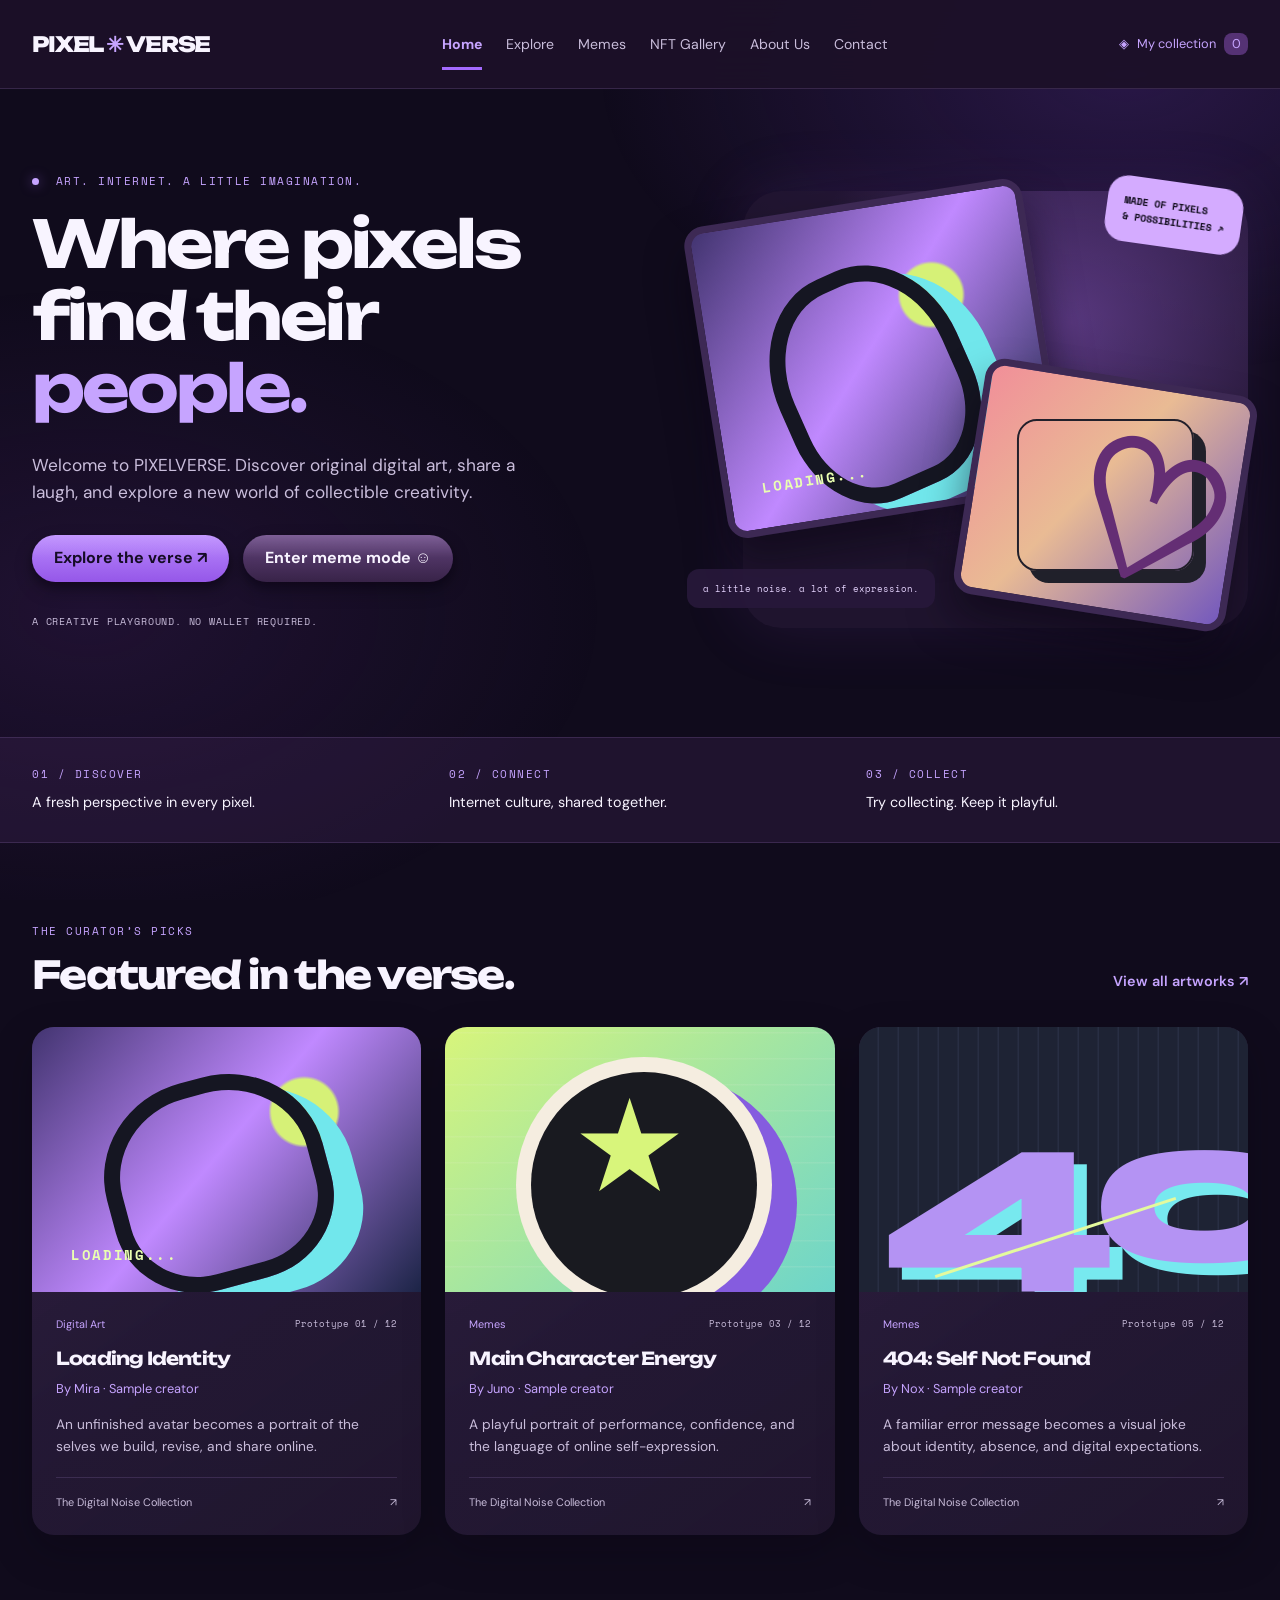
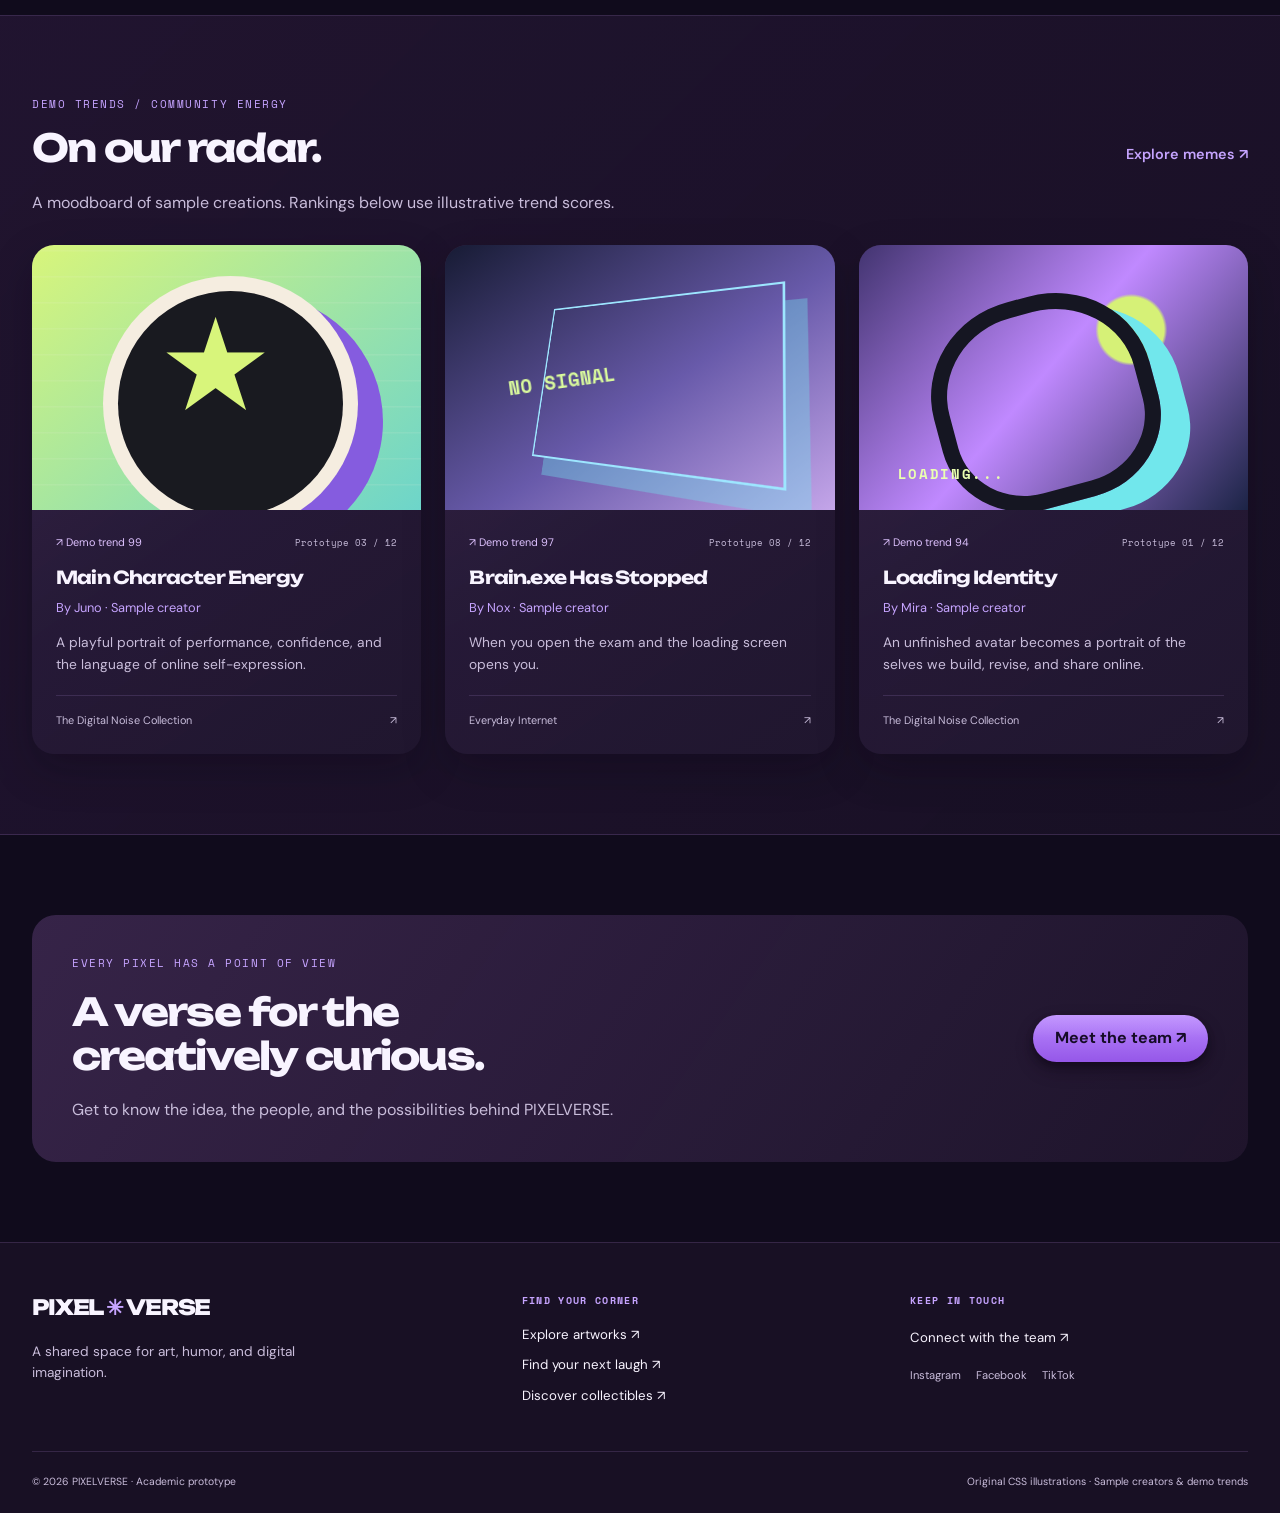
==== index.html @ e11c6f6f "Build PIXELVERSE visual arts website" ====
<!DOCTYPE html>
<html lang="en">
<head>
  <meta charset="UTF-8">
  <meta name="viewport" content="width=device-width, initial-scale=1">
  <meta name="description" content="Discover digital art, memes, and collectible experiments in PIXELVERSE.">
  <meta name="theme-color" content="#100b1c">
  <title>PIXELVERSE — Art, Internet & Imagination</title>
  <link rel="preconnect" href="https://fonts.googleapis.com">
  <link rel="preconnect" href="https://fonts.gstatic.com" crossorigin>
  <link
    href="https://fonts.googleapis.com/css2?family=DM+Sans:wght@400;500;600;700&amp;family=Space+Mono:wght@400;700&amp;family=Syne:wght@500;600;700;800&amp;family=Unbounded:wght@500;600;700;800&amp;display=swap"
    rel="stylesheet">
  <link rel="stylesheet" href="styles.css">
  <script src="site-config.js" defer></script>
  <script src="data.js" defer></script>
  <script src="script.js" defer></script>
</head>
<body data-page="home">
  <a class="skip-link" href="#main">Skip to content</a>
  <header class="site-header">
    <div class="shell header-row">
      <a class="brand" href="index.html" aria-label="PIXELVERSE home">PIXEL<span
          aria-hidden="true">✳</span>VERSE</a>
      <nav class="desktop-nav" aria-label="Main navigation"><a href="index.html" aria-current="page">Home</a>
        <a href="explore.html">Explore</a>
        <a href="memes.html">Memes</a>
        <a href="nft-gallery.html">NFT Gallery</a>
        <a href="about.html">About Us</a>
        <a href="contact.html">Contact</a>
      </nav>
      <a class="collection-link" href="nft-gallery.html?view=collection"
        aria-label="My simulated collection">◈ <span class="collection-label">My collection</span> <span
          data-collection-count>0</span></a>
      <button class="pill secondary mobile-toggle" id="menu-toggle" type="button"
        aria-label="Open navigation menu" aria-expanded="false" aria-controls="mobile-nav">☰</button>
    </div>
    <nav class="mobile-nav shell" id="mobile-nav" aria-label="Mobile navigation" hidden><a href="index.html"
        aria-current="page">Home</a>
      <a href="explore.html">Explore</a>
      <a href="memes.html">Memes</a>
      <a href="nft-gallery.html">NFT Gallery</a>
      <a href="about.html">About Us</a>
      <a href="contact.html">Contact</a>
    </nav>
  </header>
  <main id="main">
    <section class="shell hero">
      <div class="hero-copy">
        <p class="eyebrow"><span class="status-dot"></span> Art. Internet. A little imagination.</p>
        <h1>Where pixels<br>find their <span>people.</span></h1>
        <p class="intro-copy muted">Welcome to PIXELVERSE. Discover original digital art, share a laugh, and
          explore a new world of collectible creativity.</p>
        <div class="button-row"><a class="pill solid" href="explore.html">Explore the verse ↗</a><a
            class="pill secondary" href="memes.html">Enter meme mode ☺</a></div>
        <p class="hero-note mono">A creative playground. No wallet required.</p>
      </div>
      <div class="hero-collage" role="img" aria-label="Layered purple avatar and pink heart digital artworks">
        <div class="hero-halo"></div>
        <div class="art-visual visual-identity hero-art-one"></div>
        <div class="art-visual visual-feeling hero-art-two"></div><span class="hero-sticker mono">MADE OF
          PIXELS<br>& POSSIBILITIES ↗</span><span class="hero-caption mono">a little noise. a lot of
          expression.</span>
      </div>
    </section>
    <div class="manifesto">
      <div class="shell manifesto-grid">
        <p><span class="eyebrow">01 / DISCOVER</span>A fresh perspective in every pixel.</p>
        <p><span class="eyebrow">02 / CONNECT</span>Internet culture, shared together.</p>
        <p><span class="eyebrow">03 / COLLECT</span>Try collecting. Keep it playful.</p>
      </div>
    </div>
    <section class="shell section">
      <div class="section-heading">
        <div>
          <p class="eyebrow">The curator’s picks</p>
          <h2>Featured in the verse.</h2>
        </div><a class="text-link" href="explore.html">View all artworks ↗</a>
      </div>
      <div class="art-grid" id="featured-grid"></div>
    </section>
    <section class="section section-tinted">
      <div class="shell">
        <div class="section-heading">
          <div>
            <p class="eyebrow">Demo trends / Community energy</p>
            <h2>On our radar.</h2>
          </div><a class="text-link" href="memes.html">Explore memes ↗</a>
        </div>
        <p class="section-description muted">A moodboard of sample creations. Rankings below use illustrative
          trend scores.</p>
        <div class="art-grid" id="trending-grid"></div>
      </div>
    </section>
    <section class="shell section">
      <div class="invite-panel">
        <div>
          <p class="eyebrow">Every pixel has a point of view</p>
          <h2>A verse for the<br>creatively curious.</h2>
          <p class="muted">Get to know the idea, the people, and the possibilities behind PIXELVERSE.</p>
        </div><a class="pill solid" href="about.html">Meet the team ↗</a>
      </div>
    </section>
  </main>
  <footer class="site-footer">
    <div class="shell footer-grid">
      <div><a class="brand" href="index.html">PIXEL<span aria-hidden="true">✳</span>VERSE</a>
        <p class="muted">A shared space for art, humor, and digital imagination.</p>
      </div>
      <div>
        <h2 class="eyebrow">Find your corner</h2>
        <div class="footer-links"><a href="explore.html">Explore artworks ↗</a><a href="memes.html">Find your
            next laugh ↗</a><a href="nft-gallery.html">Discover collectibles ↗</a></div>
      </div>
      <div>
        <h2 class="eyebrow">Keep in touch</h2><a href="contact.html">Connect with the team ↗</a>
        <div class="social-links" data-social-links></div>
      </div>
    </div>
    <div class="shell footer-bottom"><span>© 2026 PIXELVERSE · Academic prototype</span><span>Original CSS
        illustrations · Sample creators & demo trends</span></div>
  </footer>
  <dialog id="art-dialog" aria-labelledby="modal-title" aria-describedby="modal-description">
    <div class="modal-grid">
      <div class="art-visual modal-preview" id="modal-preview" role="img"></div>
      <div class="modal-content">
        <div class="section-heading"><span class="eyebrow">Artwork / Prototype</span><button
            class="pill secondary icon-button" id="modal-close" type="button"
            aria-label="Close artwork details">✕</button></div>
        <h2 id="modal-title"></h2>
        <p id="modal-creator" class="creator-name"></p>
        <p id="modal-description" class="muted"></p>
        <dl class="art-details">
          <div>
            <dt>Category</dt>
            <dd id="modal-category"></dd>
          </div>
          <div>
            <dt>Collection</dt>
            <dd id="modal-collection"></dd>
          </div>
          <div>
            <dt>Year</dt>
            <dd id="modal-year"></dd>
          </div>
          <div>
            <dt>Edition</dt>
            <dd id="modal-edition"></dd>
          </div>
        </dl>
        <p class="field-hint">Sample artwork by a fictional creator. No minted token or ownership is offered.
        </p>
        <div class="button-row"><button class="pill solid" id="save-art" type="button"
            aria-pressed="false">Save artwork</button><a class="pill secondary" id="view-collection"
            href="nft-gallery.html">NFT gallery ↗</a></div>
        <p class="feedback" id="modal-feedback" role="status"></p>
      </div>
    </div>
  </dialog>
  <p class="storage-notice shell" id="storage-notice" role="status" hidden></p>
  <noscript>
    <p class="shell feedback">Please enable JavaScript for galleries, reactions, collection controls, and the
      contact form.</p>
  </noscript>
</body>
</html>
---- styles.css ----
:root {
  --ink: #100b1c;
  --panel: #231735;
  --cream: #f8f4ff;
  --muted: #c9bddb;
  --line: #8065a445;
  --violet: #c6a4ff;
  --electric: #a46aff;
}

* {
  box-sizing: border-box;
}

html {
  scroll-behavior: smooth;
  scroll-padding-top: 110px;
}

body {
  margin: 0;
  background: var(--ink);
  color: var(--cream);
  font: 16px/1.6 "DM Sans", sans-serif;
}

body::before {
  content: "";
  position: fixed;
  inset: 0;
  z-index: -1;
  pointer-events: none;
  background: radial-gradient(ellipse 55% 45% at 88% 8%, #6335a94d, transparent 75%), radial-gradient(ellipse 50% 45% at 7% 68%, #5d2b8736, transparent 80%);
}

h1,
h2,
h3,
.brand {
  margin: 0;
  font-family: Unbounded, Syne, sans-serif;
  letter-spacing: -.045em;
  line-height: 1.15;
  overflow-wrap: anywhere;
}

h1 {
  font-size: clamp(2.4rem, 5.3vw, 4.8rem);
  max-width: 1040px;
}

h2 {
  font-size: clamp(1.5rem, 3vw, 2.6rem);
}

h3 {
  font-size: 1.12rem;
  line-height: 1.4;
}

p {
  margin: 0 0 1rem;
}

a {
  color: inherit;
  text-decoration: none;
}

button,
input,
select,
textarea {
  font: inherit;
}

button,
a,
input,
select,
textarea {
  -webkit-tap-highlight-color: transparent;
}

a,
button {
  transition: background .22s, color .22s, transform .22s, box-shadow .22s, filter .22s;
}

button {
  cursor: pointer;
  color: inherit;
}

button,
input,
select,
textarea {
  min-width: 0;
}

:focus-visible {
  outline: 3px solid var(--electric);
  outline-offset: 5px;
}

[hidden] {
  display: none !important;
}

.shell {
  width: min(100% - 64px, 1240px);
  margin-inline: auto;
}

.muted {
  color: var(--muted);
}

.mono,
.eyebrow {
  font-family: "Space Mono", monospace;
}

.eyebrow {
  font-size: .68rem;
  letter-spacing: .14em;
  text-transform: uppercase;
  color: var(--violet);
  margin-bottom: 18px;
}

.sr-only {
  position: absolute;
  width: 1px;
  height: 1px;
  padding: 0;
  margin: -1px;
  overflow: hidden;
  clip-path: inset(50%);
  white-space: nowrap;
  border: 0;
}

.skip-link {
  position: fixed;
  top: 12px;
  left: 12px;
  padding: 12px 20px;
  background: var(--cream);
  color: var(--ink);
  z-index: 100;
  transform: translateY(-150%);
}

.skip-link:focus {
  transform: none;
}

.pill {
  --button-top: #64447e;
  --button-bottom: #382348;
  border: 0;
  border-radius: 999px;
  padding: 13px 22px;
  min-height: 46px;
  font-weight: 700;
  line-height: 1.3;
  display: inline-flex;
  align-items: center;
  justify-content: center;
  gap: 9px;
  background: linear-gradient(180deg, #ead4ff30, transparent 48%), linear-gradient(180deg, var(--button-top), var(--button-bottom));
  box-shadow: 0 4px 7px #08041055, 0 8px 18px #08041050;
}

.pill:hover {
  transform: translateY(-2px);
  filter: brightness(1.08);
  box-shadow: 0 6px 10px #08041055, 0 12px 24px #08041065;
}

.pill:active {
  transform: translateY(1px);
  filter: brightness(.98);
  box-shadow: 0 2px 5px #08041045;
}

.solid {
  --button-top: #ba8aff;
  --button-bottom: #9557e8;
  color: #160c26;
}

.secondary {
  color: var(--cream);
}

.pill[aria-pressed="true"] {
  --button-top: #d2b3ff;
  --button-bottom: #af85e6;
  color: #1a102a;
}

.button-row {
  display: flex;
  flex-wrap: wrap;
  gap: 14px;
  align-items: center;
  margin-top: 28px;
}

.text-link {
  border: 0;
  padding: 4px 0;
  background: transparent;
  color: var(--violet);
  font-weight: 600;
}

.text-link:hover {
  color: var(--cream);
}

.site-header {
  position: sticky;
  top: 0;
  z-index: 30;
  background: #1c1128ed;
  backdrop-filter: blur(22px);
  border-bottom: 1px solid var(--line);
}

.header-row {
  display: flex;
  justify-content: space-between;
  align-items: center;
  gap: 24px;
  min-height: 88px;
}

.brand {
  font-size: 1.32rem;
  font-weight: 800;
  letter-spacing: -.055em;
  white-space: nowrap;
}

.brand span {
  color: var(--violet);
  margin-inline: 3px;
}

.desktop-nav {
  display: flex;
  align-items: center;
  gap: 24px;
  font-size: .88rem;
}

.desktop-nav a,
.mobile-nav a {
  color: var(--muted);
}

.desktop-nav a:hover,
.mobile-nav a:hover,
a[aria-current="page"] {
  color: var(--violet);
}

a[aria-current="page"] {
  font-weight: 700;
}

.desktop-nav a[aria-current="page"] {
  box-shadow: 0 3px var(--electric);
  padding-block: 12px;
}

.collection-link {
  display: inline-flex;
  align-items: center;
  gap: 8px;
  color: var(--violet);
  font-size: .8rem;
  white-space: nowrap;
}

.collection-link [data-collection-count] {
  background: #553274;
  border-radius: 8px;
  min-width: 24px;
  text-align: center;
  padding: 1px 5px;
}

.mobile-toggle {
  display: none;
  padding: 10px 14px;
}

.mobile-nav {
  display: flex;
  flex-direction: column;
  gap: 16px;
  padding-block: 12px 24px;
}

.hero {
  display: grid;
  grid-template-columns: 1.1fr 1fr;
  gap: 38px;
  align-items: center;
  padding-block: 78px 85px;
}

.hero h1 {
  font-size: clamp(2.8rem, 5.1vw, 4.65rem);
  line-height: 1.1;
}

.hero h1 span {
  color: var(--violet);
}

.hero .intro-copy {
  max-width: 520px;
  margin-top: 28px;
  font-size: 1.08rem;
}

.status-dot {
  display: inline-block;
  width: 7px;
  height: 7px;
  border-radius: 50%;
  background: var(--violet);
  margin-right: 8px;
  box-shadow: 0 0 12px #a46aff88;
}

.hero-note {
  font-size: .63rem;
  text-transform: uppercase;
  letter-spacing: .08em;
  margin-top: 32px;
  color: var(--muted);
}

.hero-collage {
  min-height: 485px;
  position: relative;
}

.hero-halo {
  position: absolute;
  inset: 5% 0 5% 10%;
  border-radius: 38px;
  background: radial-gradient(circle at 65% 30%, #9d63df70, transparent 60%), #2b1b3b99;
  box-shadow: 0 0 65px #8d4ace25;
}

.hero-art-one,
.hero-art-two {
  position: absolute !important;
  border: 7px solid #3d2954;
  border-radius: 20px;
  box-shadow: 0 25px 40px #08041080;
}

.hero-art-one {
  width: 61%;
  height: 65%;
  left: 3%;
  top: 7%;
  transform: rotate(-9deg);
}

.hero-art-two {
  width: 49%;
  height: 49%;
  right: 1%;
  bottom: 8%;
  transform: rotate(9deg);
}

.hero-sticker {
  position: absolute;
  top: 3%;
  right: 1%;
  padding: 17px;
  border-radius: 20px;
  transform: rotate(8deg);
  color: var(--ink);
  background: #d4abff;
  font-size: .63rem;
  font-weight: 700;
}

.hero-caption {
  position: absolute;
  bottom: 9%;
  left: 0;
  padding: 12px 16px;
  border-radius: 12px;
  background: #28193be8;
  font-size: .59rem;
  color: #e6d5ff;
}

.manifesto {
  background: #38214b66;
  border-block: 1px solid var(--line);
}

.manifesto-grid {
  display: grid;
  grid-template-columns: repeat(3, 1fr);
  gap: 35px;
  padding-block: 28px;
}

.manifesto p {
  margin: 0;
  font-size: .9rem;
}

.manifesto .eyebrow {
  display: block;
  margin-bottom: 8px;
}

.section {
  padding-block: 80px;
}

.section-tinted {
  background: linear-gradient(135deg, #38214b6b, #20152d85);
  border-block: 1px solid var(--line);
}

.section-heading {
  display: flex;
  align-items: end;
  justify-content: space-between;
  gap: 24px;
  margin-bottom: 30px;
}

.section-heading .eyebrow {
  margin-bottom: 12px;
}

.section-heading>.text-link {
  white-space: nowrap;
  font-size: .9rem;
}

.section-description {
  max-width: 670px;
  margin: -10px 0 30px;
}

.page-intro {
  padding-top: 75px;
}

.page-intro .intro-copy {
  margin: 24px 0 0;
  max-width: 700px;
  font-size: 1.1rem;
}

.gallery-section {
  padding-top: 42px;
}

.compact-section {
  padding-top: 0;
}

.art-grid {
  display: grid;
  grid-template-columns: repeat(3, minmax(0, 1fr));
  gap: 24px;
}

.art-card,
.profile-card {
  background: linear-gradient(145deg, #51376680, #271b39d9 52%, #21172fef);
  border-radius: 22px;
  overflow: hidden;
  box-shadow: 0 16px 40px #08041140;
  min-width: 0;
}

.art-card {
  transition: transform .22s, box-shadow .22s;
}

.art-card:hover {
  transform: translateY(-4px);
  box-shadow: 0 20px 40px #08041166;
}

.card-open {
  display: block;
  width: 100%;
  padding: 0;
  border: 0;
  text-align: left;
  background: transparent;
}

.card-open:focus-visible {
  outline-offset: -5px;
  border-radius: 22px;
}

.card-visual {
  height: 265px;
}

.card-body {
  padding: 24px;
}

.card-meta,
.card-bottom {
  display: flex;
  justify-content: space-between;
  gap: 10px;
  align-items: center;
  font-size: .68rem;
}

.card-meta {
  color: var(--violet);
  margin-bottom: 13px;
}

.card-meta .mono {
  font-size: .57rem;
  color: var(--muted);
}

.card-body .creator-name {
  margin: 8px 0 13px;
  font-size: .8rem;
}

.creator-name {
  color: var(--violet);
}

.card-description {
  color: var(--muted);
  font-size: .86rem;
  margin-bottom: 0;
}

.card-bottom {
  color: var(--muted);
  border-top: 1px solid var(--line);
  margin-top: 20px;
  padding-top: 16px;
}

.card-actions {
  padding: 0 24px 24px;
}

.card-actions .pill {
  width: 100%;
  font-size: .85rem;
}

.card-note {
  margin: 14px 0 0;
  font-size: .68rem;
  color: var(--muted);
}

.trend-badge {
  color: #dec2ff;
}

.invite-panel,
.collection-banner,
.meme-banner {
  display: flex;
  justify-content: space-between;
  gap: 32px;
  align-items: center;
  background: linear-gradient(125deg, #6040797a, #32204070);
  padding: 40px;
  border-radius: 24px;
}

.invite-panel h2 {
  margin-bottom: 18px;
}

.invite-panel p {
  max-width: 600px;
  margin-bottom: 0;
}

.invite-panel .eyebrow {
  margin-bottom: 18px;
}

.invite-panel>.pill {
  flex-shrink: 0;
}

.search-toolbar {
  display: flex;
  gap: 24px;
  align-items: center;
  margin-bottom: 28px;
}

.search-field {
  position: relative;
  flex: 1;
}

.search-field>span {
  position: absolute;
  left: 18px;
  top: 9px;
  font-size: 1.5rem;
  color: var(--violet);
}

input,
textarea,
select {
  color: var(--cream);
  background: #291b3b;
  border: 1px solid #8065a460;
  border-radius: 12px;
  padding: 13px 16px;
  max-width: 100%;
}

input::placeholder,
textarea::placeholder {
  color: #a99bbd;
}

input,
textarea {
  width: 100%;
}

textarea {
  resize: vertical;
}

.search-field input {
  padding-left: 48px;
}

.sort-field {
  display: flex;
  gap: 12px;
  align-items: center;
  font-size: .83rem;
}

.sort-field label {
  color: var(--muted);
}

.filter-row {
  display: flex;
  flex-wrap: wrap;
  gap: 10px;
}

.filter-row .pill {
  font-size: .8rem;
  padding: 11px 18px;
  min-height: 44px;
}

.result-count {
  color: var(--muted);
  font-size: .7rem;
  margin: 28px 0 22px;
}

.empty-state {
  text-align: center;
  padding: 60px 24px;
  background: #32204455;
  border-radius: 22px;
}

.empty-state>span {
  display: block;
  color: var(--violet);
  font-size: 3.5rem;
}

.empty-state h2 {
  font-size: 1.6rem;
  margin-bottom: 14px;
}

.empty-state .pill {
  margin-top: 12px;
}

.meme-banner {
  margin-bottom: 60px;
}

.meme-banner h2 {
  font-size: clamp(1.3rem, 2.4vw, 2rem);
  margin-bottom: 14px;
}

.meme-banner p {
  margin-bottom: 0;
}

.meme-banner .eyebrow {
  margin-bottom: 10px;
}

.meme-banner-icon {
  font-size: 5rem;
  line-height: 1;
  color: var(--violet);
}

.meme-banner .pill {
  flex-shrink: 0;
}

.meme-banner>div {
  flex: 1;
}

.meme-visual {
  height: 300px;
  display: flex;
  flex-direction: column;
  justify-content: space-between;
  padding: 20px;
}

.meme-caption {
  z-index: 2;
  position: relative;
  font: 800 1.3rem/1.15 Syne, sans-serif;
  text-align: center;
  color: white;
  text-shadow: 0 2px 4px #000, 1px 0 #000, -1px 0 #000;
  background: #100b1c45;
  padding: 8px;
  border-radius: 8px;
}

.reaction-row {
  display: flex;
  gap: 8px;
  padding: 0 24px 24px;
}

.reaction-row .pill {
  flex: 1;
  padding: 10px 8px;
  min-height: 44px;
  font-size: .8rem;
}

.collection-banner {
  margin-bottom: 32px;
}

.collection-banner h2 {
  font-size: 1.8rem;
  margin: 10px 0;
}

.collection-banner p {
  margin: 0;
  font-size: .87rem;
  max-width: 540px;
}

.collection-banner .filter-row {
  flex-shrink: 0;
}

.about-story {
  display: grid;
  grid-template-columns: 1fr 1.15fr;
  gap: 70px;
  align-items: center;
}

.story-art {
  min-height: 410px;
  border-radius: 24px;
}

.about-story h2 {
  margin-bottom: 24px;
}

.about-story .text-link {
  display: inline-block;
  margin-top: 12px;
}

.mission-grid {
  display: grid;
  grid-template-columns: 1fr 1fr;
  gap: 80px;
}

.mission-grid h2 {
  margin-bottom: 24px;
}

.mission-grid p:last-child {
  margin: 0;
}

.profile-card {
  padding: 30px;
}

.profile-avatar {
  display: grid;
  place-items: center;
  height: 155px;
  border-radius: 16px;
  background: radial-gradient(ellipse at 30% 20%, #ba8aff55, transparent 70%), #322343;
  font: 700 3.5rem Syne, sans-serif;
  color: var(--violet);
  margin-bottom: 25px;
}

.profile-card h3 {
  font-size: 1.3rem;
}

.profile-card .eyebrow {
  font-size: .58rem;
}

.profile-card p {
  font-size: .88rem;
  margin-top: 12px;
}

.profile-card p:last-child {
  margin-bottom: 0;
}

.artist-nox .profile-avatar {
  color: #e2bbff;
}

.artist-juno .profile-avatar {
  color: #cbb9ff;
}

.contact-grid {
  display: grid;
  grid-template-columns: 1.5fr 1fr;
  gap: 32px;
  align-items: start;
}

.contact-panel,
.contact-info {
  background: linear-gradient(145deg, #51376666, #21172fa8);
  padding: 36px;
  border-radius: 24px;
}

.contact-panel h2 {
  margin-bottom: 18px;
}

.contact-panel>p {
  font-size: .9rem;
}

#contact-form {
  margin-top: 32px;
}

.form-row {
  display: grid;
  grid-template-columns: 1fr 1fr;
  gap: 20px;
}

.field {
  display: flex;
  flex-direction: column;
  gap: 9px;
  margin-bottom: 22px;
}

.field label {
  font-size: .85rem;
  font-weight: 600;
}

.field select {
  width: 100%;
}

.field-hint {
  color: var(--muted);
  font-size: .75rem;
}

.feedback {
  color: #dcc7ff;
  font-size: .83rem;
  min-height: 1.5em;
  margin-top: 18px;
}

.contact-aside {
  display: grid;
  gap: 24px;
}

.contact-symbol {
  font-size: 3.5rem;
  line-height: 1;
  color: var(--violet);
  display: block;
  margin-bottom: 24px;
}

.contact-info h2 {
  font-size: 1.7rem;
  margin-bottom: 22px;
}

.contact-info p {
  font-size: .88rem;
}

.social-stack {
  display: grid;
  gap: 12px;
  margin-top: 24px;
}

.social-stack a,
.social-stack .social-placeholder {
  padding: 16px;
  background: #6242803b;
  border-radius: 12px;
  display: flex;
  justify-content: space-between;
  gap: 14px;
}

.social-placeholder {
  color: var(--muted);
  font-size: .84rem;
}

.social-placeholder small {
  color: #b69acb;
  font-size: .65rem;
}

.site-footer {
  border-top: 1px solid var(--line);
  background: #1d1329b3;
  padding-top: 52px;
}

.footer-grid {
  display: grid;
  grid-template-columns: 1.3fr 1fr 1fr;
  gap: 50px;
  padding-bottom: 45px;
}

.footer-grid>div:first-child p {
  font-size: .85rem;
  margin: 18px 0 0;
  max-width: 270px;
}

.footer-grid .eyebrow {
  font-size: .6rem;
}

.footer-links {
  display: grid;
  gap: 9px;
}

.footer-links a,
.footer-grid>div>a:not(.brand) {
  font-size: .83rem;
}

.social-links {
  display: flex;
  flex-wrap: wrap;
  gap: 15px;
  margin-top: 17px;
  font-size: .75rem;
}

.social-links .social-placeholder {
  font-size: .7rem;
}

.social-links .social-placeholder small {
  display: none;
}

.footer-bottom {
  display: flex;
  justify-content: space-between;
  gap: 20px;
  border-top: 1px solid var(--line);
  padding-block: 22px;
  color: var(--muted);
  font-size: .65rem;
}

.storage-notice {
  font-size: .8rem;
  padding-block: 15px;
}

dialog {
  padding: 0;
  border: 0;
  background: linear-gradient(140deg, #402653, #1c132b);
  color: var(--cream);
  border-radius: 24px;
  width: min(920px, calc(100% - 32px));
  max-height: 90dvh;
  box-shadow: 0 35px 100px #05020bdf;
}

dialog::backdrop {
  background: #090413dc;
  backdrop-filter: blur(8px);
}

.modal-grid {
  display: grid;
  grid-template-columns: 1fr 1fr;
}

.modal-preview {
  min-height: 560px;
}

.modal-content {
  padding: 30px;
  min-width: 0;
}

.modal-content .section-heading {
  align-items: center;
  margin-bottom: 28px;
}

.modal-content .section-heading .eyebrow {
  margin: 0;
  font-size: .58rem;
}

.icon-button {
  padding: 8px 13px;
  min-height: 40px;
}

.modal-content h2 {
  font-size: 1.9rem;
}

.modal-content .creator-name {
  margin-top: 14px;
}

.art-details {
  display: grid;
  grid-template-columns: 1fr 1fr;
  gap: 20px;
  border-block: 1px solid var(--line);
  padding-block: 20px;
  margin-block: 24px;
}

.art-details dt {
  color: var(--violet);
  font: .6rem "Space Mono", monospace;
  text-transform: uppercase;
  margin-bottom: 8px;
}

.art-details dd {
  margin: 0;
  font-size: .8rem;
}

.modal-content .button-row .pill {
  font-size: .78rem;
  padding-inline: 16px;
}

@media (max-width: 1100px) {
  .desktop-nav {
    display: none;
  }

  .mobile-toggle {
    display: inline-flex;
  }

  .collection-link {
    margin-left: auto;
  }

  .hero {
    gap: 20px;
  }

  .hero h1 {
    font-size: 3.5rem;
  }

  .hero-collage {
    min-height: 420px;
  }

  .card-body,
  .profile-card {
    padding: 20px;
  }

  .card-actions {
    padding: 0 20px 20px;
  }

  .card-visual {
    height: 230px;
  }

  .meme-visual {
    height: 280px;
  }

  .collection-banner {
    flex-wrap: wrap;
  }
}

@media (min-width: 1101px) {
  .mobile-nav {
    display: none !important;
  }
}

@media (max-width: 800px) {
  .shell {
    width: calc(100% - 40px);
  }

  .hero {
    grid-template-columns: 1fr;
    padding-top: 50px;
  }

  .hero h1 {
    font-size: clamp(2.6rem, 8vw, 4rem);
  }

  .hero-collage {
    max-width: 520px;
    width: 100%;
    margin: 12px auto 0;
    min-height: 440px;
  }

  .art-grid {
    grid-template-columns: repeat(2, minmax(0, 1fr));
    gap: 20px;
  }

  .section {
    padding-block: 55px;
  }

  .gallery-section {
    padding-top: 32px;
  }

  .page-intro {
    padding-top: 50px;
  }

  .search-toolbar {
    flex-wrap: wrap;
  }

  .search-field {
    flex-basis: 100%;
  }

  .about-story,
  .contact-grid {
    grid-template-columns: 1fr;
    gap: 30px;
  }

  .story-art {
    min-height: 320px;
    max-width: 500px;
    width: 100%;
  }

  .mission-grid {
    gap: 32px;
  }

  .invite-panel {
    padding: 32px;
    flex-wrap: wrap;
  }

  .meme-banner {
    flex-wrap: wrap;
    padding: 28px;
  }

  .meme-banner-icon {
    font-size: 4rem;
  }

  .footer-grid {
    grid-template-columns: 1.2fr 1fr;
    gap: 32px;
  }

  .footer-grid>div:first-child {
    grid-column: 1 / -1;
  }

  .modal-grid {
    grid-template-columns: 1fr;
  }

  .modal-preview {
    min-height: 290px;
  }

  .compact-section {
    padding-top: 0;
  }
}

@media (max-width: 520px) {
  .shell {
    width: calc(100% - 32px);
  }

  .header-row {
    gap: 12px;
    min-height: 76px;
  }

  .brand {
    font-size: 1.08rem;
  }

  .collection-label {
    display: none;
  }

  .collection-link {
    gap: 5px;
  }

  .mobile-toggle {
    min-height: 40px;
    padding: 8px 12px;
  }

  h1 {
    font-size: 2.3rem;
  }

  .hero .eyebrow {
    font-size: .58rem;
  }

  .hero-collage {
    min-height: 350px;
  }

  .hero-sticker {
    font-size: .5rem;
    padding: 12px;
  }

  .hero-caption {
    font-size: .48rem;
  }

  .hero .button-row {
    gap: 12px;
  }

  .hero .pill {
    padding-inline: 18px;
    font-size: .85rem;
  }

  .manifesto-grid {
    grid-template-columns: 1fr;
    gap: 22px;
  }

  .art-grid,
  .mission-grid,
  .form-row {
    grid-template-columns: 1fr;
  }

  .card-visual {
    height: 285px;
  }

  .meme-visual {
    height: 310px;
  }

  .section-heading {
    flex-wrap: wrap;
    align-items: start;
    gap: 16px;
  }

  .section-heading .sort-field {
    flex-basis: 100%;
  }

  .collection-banner,
  .invite-panel {
    padding: 26px;
  }

  .collection-banner h2 {
    font-size: 1.6rem;
  }

  .contact-panel,
  .contact-info {
    padding: 24px;
  }

  .footer-grid {
    grid-template-columns: 1fr;
  }

  .footer-bottom {
    flex-direction: column;
    gap: 8px;
  }

  .modal-content {
    padding: 24px;
  }

  .modal-content h2 {
    font-size: 1.55rem;
  }
}

@media (prefers-reduced-motion: reduce) {

  *,
  *::before,
  *::after {
    animation-duration: .01ms !important;
    animation-iteration-count: 1 !important;
    transition-duration: .01ms !important;
    scroll-behavior: auto !important;
  }
}

.art-visual {
  position: relative;
  overflow: hidden;
  isolation: isolate;
  background: #27272e;
}

.art-visual::before,
.art-visual::after {
  content: "";
  position: absolute;
  display: block;
}

.visual-identity {
  background: radial-gradient(circle at 70% 32%, #d6f177 0 10%, transparent 11%), linear-gradient(130deg, #423470, #c089ff 48%, #1c2446);
}

.visual-identity::before {
  width: 49%;
  height: 67%;
  left: 19%;
  top: 19%;
  border: 16px solid #151622;
  border-radius: 45% 45% 39% 39%;
  transform: rotate(-15deg);
  box-shadow: 25px 20px 0 #71e7ec;
}

.visual-identity::after {
  content: "LOADING...";
  font: 700 14px "Space Mono";
  color: #eaffb1;
  left: 10%;
  bottom: 10%;
  letter-spacing: .12em;
}

.visual-feeling {
  background: linear-gradient(125deg, #f18f99, #e9bb94 45%, #7459bd);
}

.visual-feeling::before {
  inset: 16%;
  border: 2px solid #22202b;
  border-radius: 20px;
  box-shadow: 12px 12px 0 #20202a;
  transform: rotate(-9deg);
}

.visual-feeling::after {
  content: "♡";
  font: 900 clamp(90px, 14vw, 200px) Syne;
  color: #642e74;
  left: 35%;
  top: 12%;
  transform: rotate(13deg);
}

.visual-main {
  background: repeating-linear-gradient(0deg, transparent 0 24px, #efecdd1c 25px 26px), linear-gradient(140deg, #d8f57b, #6dd5ca);
}

.visual-main::before {
  width: 58%;
  aspect-ratio: 1;
  left: 22%;
  top: 17%;
  border-radius: 50%;
  background: #191a20;
  box-shadow: 0 0 0 15px #f5ede0, 25px 18px 0 15px #855cdf;
}

.visual-main::after {
  content: "★";
  font: 900 110px Syne;
  color: #d8f57b;
  left: 34%;
  top: 22%;
}

.visual-offline {
  background: linear-gradient(145deg, #171b34, #685aaa 55%, #c4a5e9);
}

.visual-offline::before {
  width: 65%;
  height: 65%;
  left: 18%;
  top: 17%;
  border: 2px solid #9de6ff;
  transform: perspective(300px) rotateY(-24deg) rotateX(12deg);
  box-shadow: 17px 18px 0 #71e1eb60;
}

.visual-offline::after {
  content: "NO SIGNAL";
  font: 700 19px "Space Mono";
  color: #d9fa9c;
  left: 16%;
  top: 46%;
  transform: rotate(-8deg);
}

.visual-404 {
  background: repeating-linear-gradient(90deg, #1e2334 0 18px, #282e43 19px 20px);
}

.visual-404::before {
  content: "404";
  font: 800 clamp(90px, 17vw, 230px) Syne;
  color: #b493f3;
  left: 5%;
  top: 12%;
  letter-spacing: -.13em;
  text-shadow: 13px 12px #77e9ef;
}

.visual-404::after {
  width: 65%;
  height: 3px;
  background: #e4fa9e;
  bottom: 20%;
  left: 18%;
  transform: rotate(-18deg);
}

.visual-loop {
  background: radial-gradient(circle at center, #f9d3a1 0 8%, #f177aa 9% 15%, #652b79 16% 25%, #83ece7 26% 32%, #1b2136 33% 100%);
}

.visual-loop::before {
  inset: 14%;
  border: 3px dashed #faf2c9;
  border-radius: 50%;
  animation: spin 24s linear infinite;
}

.visual-loop::after {
  content: "↗";
  font: 900 130px Syne;
  color: #e8fbac;
  right: 9%;
  bottom: 0;
}

.visual-window {
  background: linear-gradient(45deg, #d4ddfa 0 35%, #a78ae7 35% 60%, #d6f485 60%);
}

.visual-window::before {
  inset: 17% 20%;
  background: #252337;
  border: 10px solid #f1efea;
  border-radius: 110px 110px 12px 12px;
  box-shadow: 16px 16px 0 #31303d60;
}

.visual-window::after {
  content: "◌";
  font: 140px Syne;
  color: #8ce5e3;
  left: 33%;
  top: 18%;
}

@keyframes spin {
  to {
    transform: rotate(360deg);
  }
}

@keyframes rise {
  from {
    opacity: 0;
    transform: translateY(22px);
  }

  to {
    opacity: 1;
    transform: translateY(0);
  }
}
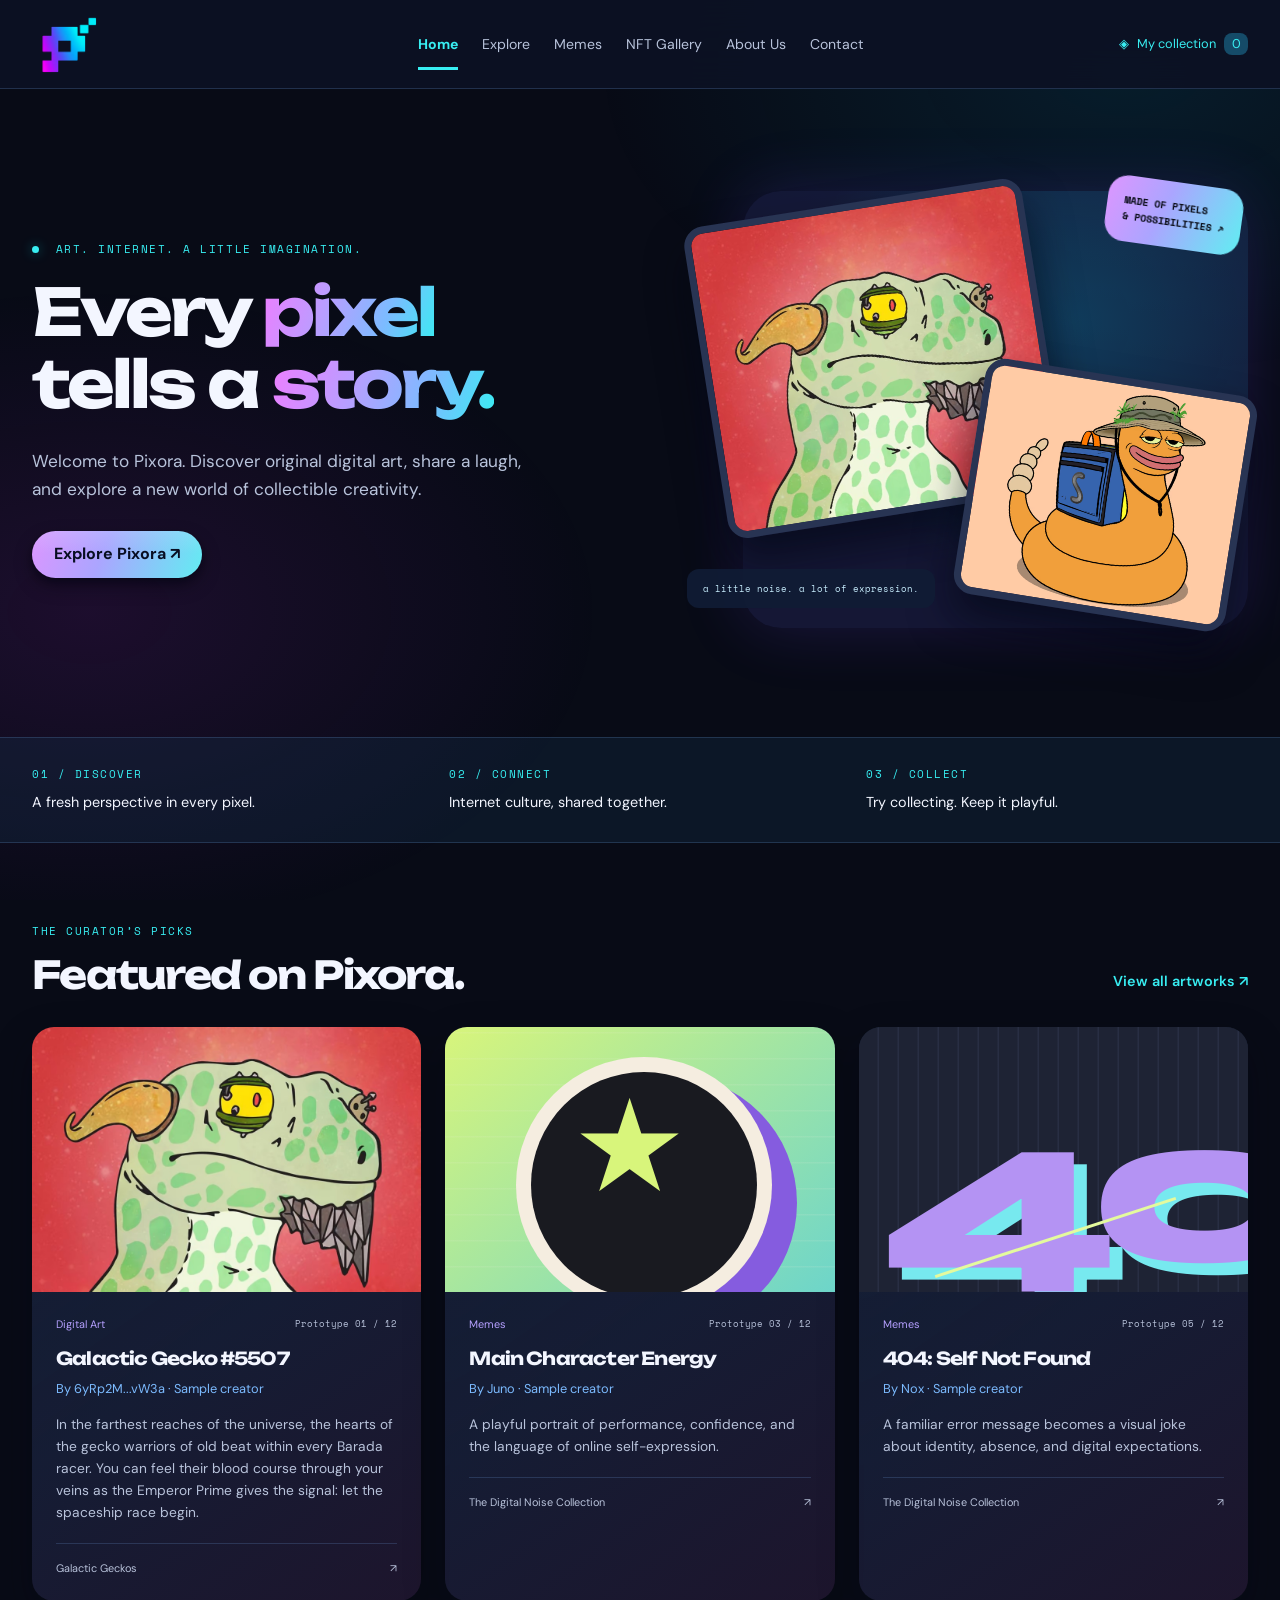
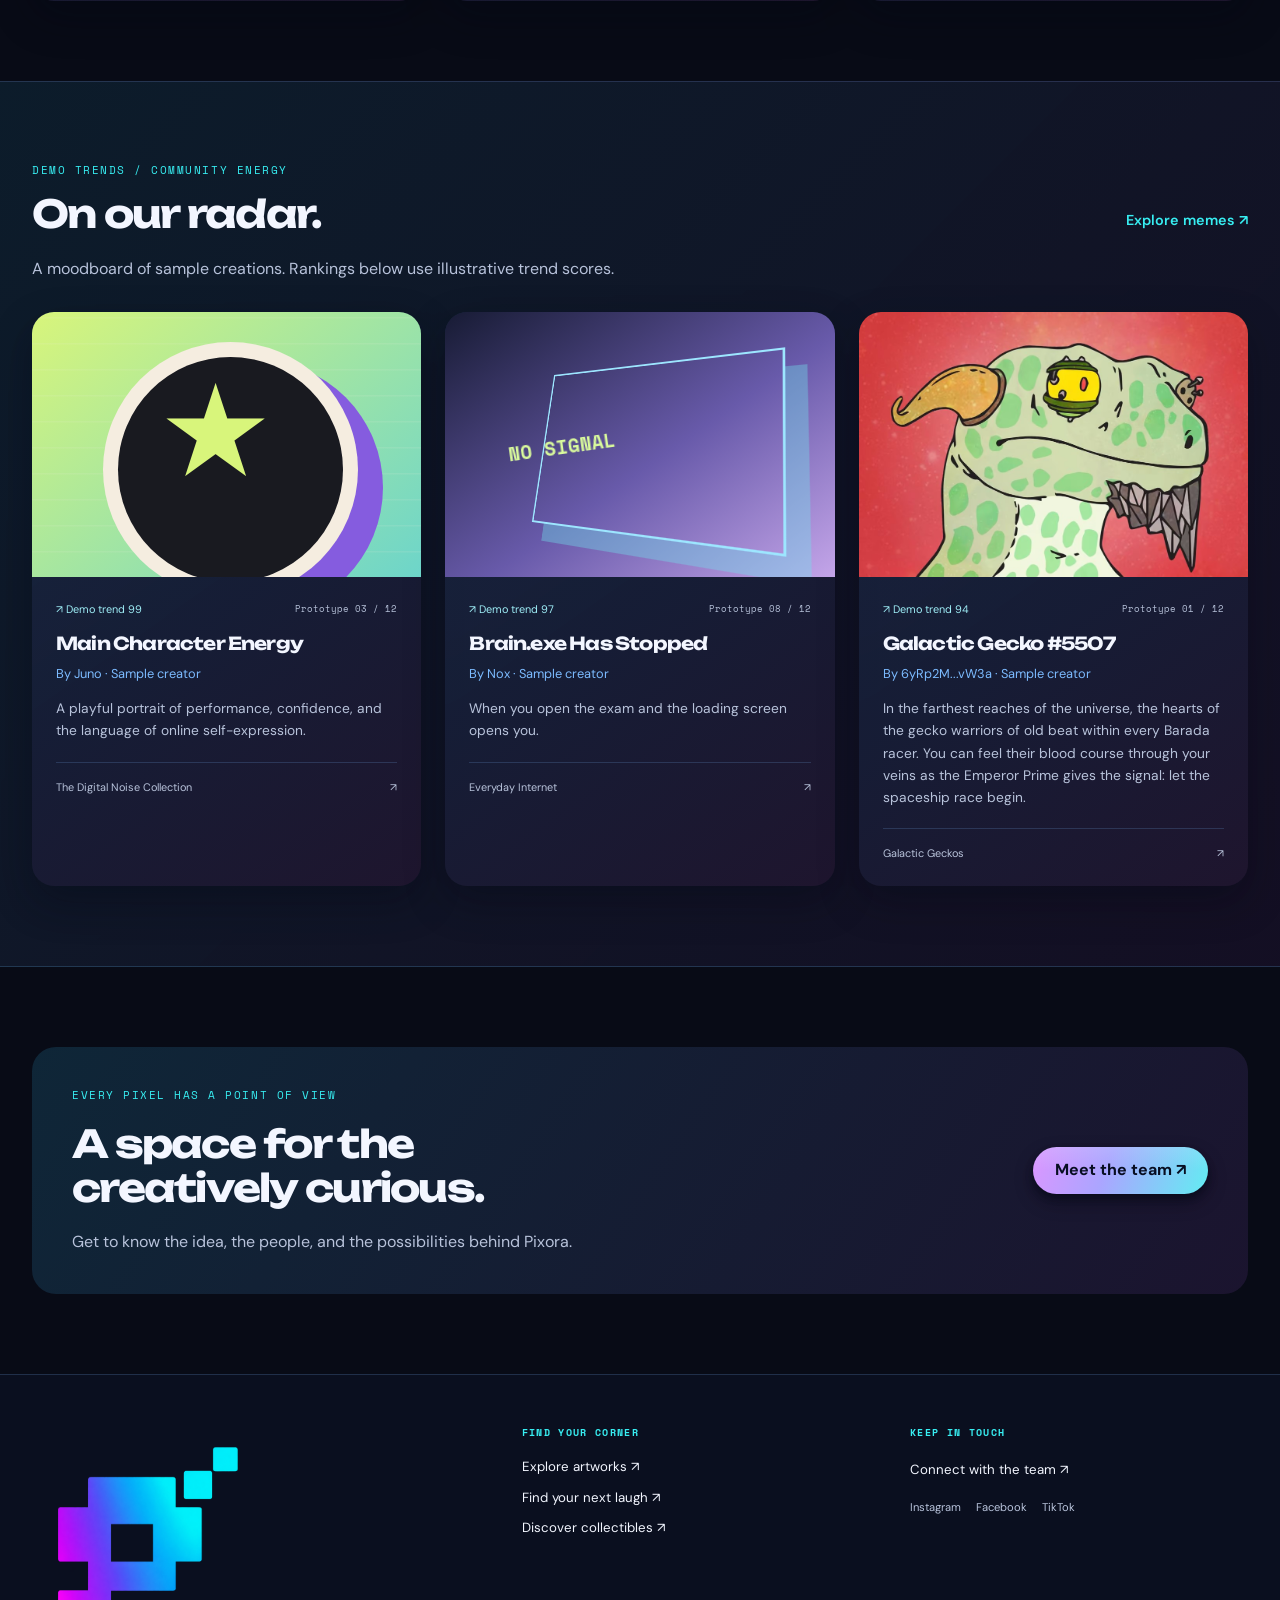
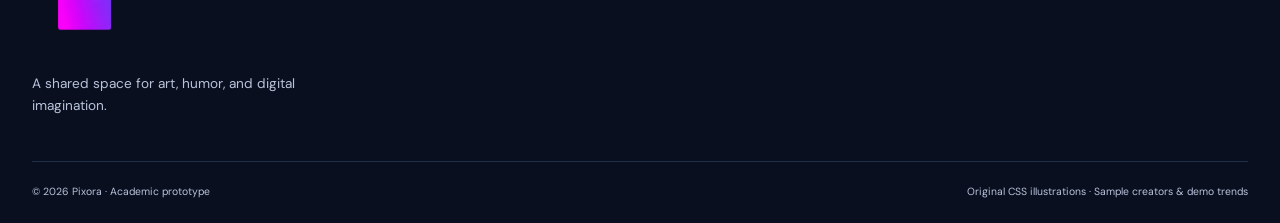
==== commit e4edd7fd: "feat: update site configuration and styles for improved branding and UI - Added logo source to site " ====
--- a/index.html
+++ b/index.html
@@ -3,9 +3,11 @@
 <head>
   <meta charset="UTF-8">
   <meta name="viewport" content="width=device-width, initial-scale=1">
-  <meta name="description" content="Discover digital art, memes, and collectible experiments in PIXELVERSE.">
-  <meta name="theme-color" content="#100b1c">
-  <title>PIXELVERSE — Art, Internet & Imagination</title>
+  <meta name="description" content="Discover digital art, memes, and collectible experiments in Pixora.">
+  <meta name="theme-color" content="#080b16">
+  <title>Pixora - Every Pixel Tells a Story</title>
+  <link rel="icon" href="assets/images/brand/favicon.ico">
+  <link rel="icon" type="image/png" sizes="32x32" href="assets/images/brand/favicon-32.png">
   <link rel="preconnect" href="https://fonts.googleapis.com">
   <link rel="preconnect" href="https://fonts.gstatic.com" crossorigin>
   <link
@@ -20,8 +22,7 @@
   <a class="skip-link" href="#main">Skip to content</a>
   <header class="site-header">
     <div class="shell header-row">
-      <a class="brand" href="index.html" aria-label="PIXELVERSE home">PIXEL<span
-          aria-hidden="true">✳</span>VERSE</a>
+      <a class="brand" href="index.html" aria-label="Pixora home" data-brand><img class="brand-logo" src="assets/images/brand/logo.png" alt="" width="1254" height="1254" decoding="async"></a>
       <nav class="desktop-nav" aria-label="Main navigation"><a href="index.html" aria-current="page">Home</a>
         <a href="explore.html">Explore</a>
         <a href="memes.html">Memes</a>
@@ -48,17 +49,15 @@
     <section class="shell hero">
       <div class="hero-copy">
         <p class="eyebrow"><span class="status-dot"></span> Art. Internet. A little imagination.</p>
-        <h1>Where pixels<br>find their <span>people.</span></h1>
-        <p class="intro-copy muted">Welcome to PIXELVERSE. Discover original digital art, share a laugh, and
+        <h1>Every <span>pixel</span> <br>tells a <span>story.</span></h1>
+        <p class="intro-copy muted">Welcome to Pixora. Discover original digital art, share a laugh, and
           explore a new world of collectible creativity.</p>
-        <div class="button-row"><a class="pill solid" href="explore.html">Explore the verse ↗</a><a
-            class="pill secondary" href="memes.html">Enter meme mode ☺</a></div>
-        <p class="hero-note mono">A creative playground. No wallet required.</p>
+        <div class="button-row"><a class="pill solid" href="explore.html">Explore Pixora ↗</a></div>
       </div>
-      <div class="hero-collage" role="img" aria-label="Layered purple avatar and pink heart digital artworks">
+      <div class="hero-collage" role="img" aria-label="Layered Galactic Gecko and Slippy NFT artworks">
         <div class="hero-halo"></div>
-        <div class="art-visual visual-identity hero-art-one"></div>
-        <div class="art-visual visual-feeling hero-art-two"></div><span class="hero-sticker mono">MADE OF
+        <img class="hero-art-one" src="assets/images/nfts/gecko.webp" alt="Galactic Gecko #5507" width="1000" height="1000" fetchpriority="high" decoding="async">
+        <img class="hero-art-two" src="assets/images/nfts/slippy.webp" alt="Slippy #69" width="1000" height="1000" decoding="async"><span class="hero-sticker mono">MADE OF
           PIXELS<br>& POSSIBILITIES ↗</span><span class="hero-caption mono">a little noise. a lot of
           expression.</span>
       </div>
@@ -74,7 +73,7 @@
       <div class="section-heading">
         <div>
           <p class="eyebrow">The curator’s picks</p>
-          <h2>Featured in the verse.</h2>
+          <h2>Featured on Pixora.</h2>
         </div><a class="text-link" href="explore.html">View all artworks ↗</a>
       </div>
       <div class="art-grid" id="featured-grid"></div>
@@ -96,15 +95,15 @@
       <div class="invite-panel">
         <div>
           <p class="eyebrow">Every pixel has a point of view</p>
-          <h2>A verse for the<br>creatively curious.</h2>
-          <p class="muted">Get to know the idea, the people, and the possibilities behind PIXELVERSE.</p>
+          <h2>A space for the<br>creatively curious.</h2>
+          <p class="muted">Get to know the idea, the people, and the possibilities behind Pixora.</p>
         </div><a class="pill solid" href="about.html">Meet the team ↗</a>
       </div>
     </section>
   </main>
   <footer class="site-footer">
     <div class="shell footer-grid">
-      <div><a class="brand" href="index.html">PIXEL<span aria-hidden="true">✳</span>VERSE</a>
+      <div><a class="brand" href="index.html" aria-label="Pixora home" data-brand><img class="brand-logo" src="assets/images/brand/logo.png" alt="" width="1254" height="1254" decoding="async"></a>
         <p class="muted">A shared space for art, humor, and digital imagination.</p>
       </div>
       <div>
@@ -117,16 +116,23 @@
         <div class="social-links" data-social-links></div>
       </div>
     </div>
-    <div class="shell footer-bottom"><span>© 2026 PIXELVERSE · Academic prototype</span><span>Original CSS
+    <div class="shell footer-bottom"><span>© 2026 Pixora · Academic prototype</span><span>Original CSS
         illustrations · Sample creators & demo trends</span></div>
   </footer>
   <dialog id="art-dialog" aria-labelledby="modal-title" aria-describedby="modal-description">
+    <div class="modal-toolbar">
+      <button class="modal-nav-button" id="modal-prev" type="button" aria-label="Previous artwork">←</button>
+      <div class="modal-thumbnails" id="modal-thumbnails" role="group" aria-label="Browse gallery artworks"></div>
+      <button class="modal-nav-button" id="modal-next" type="button" aria-label="Next artwork">→</button>
+      <span class="sr-only" id="modal-position" role="status"></span>
+      <button class="modal-nav-button modal-close-button" id="modal-close" type="button" aria-label="Close artwork details">✕</button>
+    </div>
     <div class="modal-grid">
-      <div class="art-visual modal-preview" id="modal-preview" role="img"></div>
+      <div class="modal-artwork">
+        <div class="art-visual modal-preview" id="modal-preview" role="img"></div>
+      </div>
       <div class="modal-content">
-        <div class="section-heading"><span class="eyebrow">Artwork / Prototype</span><button
-            class="pill secondary icon-button" id="modal-close" type="button"
-            aria-label="Close artwork details">✕</button></div>
+        <div class="section-heading"><span class="eyebrow">Artwork / Prototype</span></div>
         <h2 id="modal-title"></h2>
         <p id="modal-creator" class="creator-name"></p>
         <p id="modal-description" class="muted"></p>
--- a/styles.css
+++ b/styles.css
@@ -1,11 +1,20 @@
 :root {
-  --ink: #100b1c;
-  --panel: #231735;
-  --cream: #f8f4ff;
-  --muted: #c9bddb;
-  --line: #8065a445;
-  --violet: #c6a4ff;
-  --electric: #a46aff;
+  color-scheme: dark;
+  --ink: #080b16;
+  --panel: #141c32;
+  --cream: #f3f6ff;
+  --muted: #b8c3db;
+  --line: #5d86bb45;
+  --cyan: #38eef2;
+  --blue: #7cbbff;
+  --violet: #b5a0ff;
+  --magenta: #f27bff;
+  --electric: var(--cyan);
+  --on-accent: #080e22;
+  --brand-gradient: linear-gradient(110deg, #e629ff, #8050ff 40%, #278eff 70%, #00e5ef);
+  --brand-text-gradient: linear-gradient(110deg, var(--magenta), var(--violet) 40%, var(--blue) 70%, var(--cyan));
+  --action-gradient: linear-gradient(110deg, #dc96ff, #aba5ff 42%, #62edf2);
+  --surface-gradient: linear-gradient(145deg, #233d626b, #171e37e8 52%, #20162fe8);
 }
 
 * {
@@ -30,7 +39,7 @@
   inset: 0;
   z-index: -1;
   pointer-events: none;
-  background: radial-gradient(ellipse 55% 45% at 88% 8%, #6335a94d, transparent 75%), radial-gradient(ellipse 50% 45% at 7% 68%, #5d2b8736, transparent 80%);
+  background: radial-gradient(ellipse 55% 45% at 88% 8%, #0085a526, transparent 75%), radial-gradient(ellipse 50% 45% at 7% 68%, #c529ef1c, transparent 80%);
 }
 
 h1,
@@ -126,7 +135,7 @@
   font-size: .68rem;
   letter-spacing: .14em;
   text-transform: uppercase;
-  color: var(--violet);
+  color: var(--cyan);
   margin-bottom: 18px;
 }
 
@@ -158,8 +167,8 @@
 }
 
 .pill {
-  --button-top: #64447e;
-  --button-bottom: #382348;
+  --button-top: #283c5a;
+  --button-bottom: #1c2340;
   border: 0;
   border-radius: 999px;
   padding: 13px 22px;
@@ -170,26 +179,25 @@
   align-items: center;
   justify-content: center;
   gap: 9px;
-  background: linear-gradient(180deg, #ead4ff30, transparent 48%), linear-gradient(180deg, var(--button-top), var(--button-bottom));
-  box-shadow: 0 4px 7px #08041055, 0 8px 18px #08041050;
+  background: linear-gradient(180deg, #d9faff26, transparent 48%), var(--button-fill, linear-gradient(180deg, var(--button-top), var(--button-bottom)));
+  box-shadow: 0 4px 7px #02051166, 0 8px 18px #02051160;
 }
 
 .pill:hover {
   transform: translateY(-2px);
   filter: brightness(1.08);
-  box-shadow: 0 6px 10px #08041055, 0 12px 24px #08041065;
+  box-shadow: 0 6px 10px #02051166, 0 12px 24px #02051180, 0 0 22px #00cfe512;
 }
 
 .pill:active {
   transform: translateY(1px);
   filter: brightness(.98);
-  box-shadow: 0 2px 5px #08041045;
+  box-shadow: 0 2px 5px #02051155;
 }
 
 .solid {
-  --button-top: #ba8aff;
-  --button-bottom: #9557e8;
-  color: #160c26;
+  --button-fill: var(--action-gradient);
+  color: var(--on-accent);
 }
 
 .secondary {
@@ -197,9 +205,8 @@
 }
 
 .pill[aria-pressed="true"] {
-  --button-top: #d2b3ff;
-  --button-bottom: #af85e6;
-  color: #1a102a;
+  --button-fill: linear-gradient(110deg, #a4c4ff, #66edf2);
+  color: var(--on-accent);
 }
 
 .button-row {
@@ -214,7 +221,7 @@
   border: 0;
   padding: 4px 0;
   background: transparent;
-  color: var(--violet);
+  color: var(--cyan);
   font-weight: 600;
 }
 
@@ -226,7 +233,7 @@
   position: sticky;
   top: 0;
   z-index: 30;
-  background: #1c1128ed;
+  background: #0c1224ed;
   backdrop-filter: blur(22px);
   border-bottom: 1px solid var(--line);
 }
@@ -239,16 +246,31 @@
   min-height: 88px;
 }
 
+.header-row > .brand {
+  margin-inline-start: -60px;
+}
+
 .brand {
+  display: inline-flex;
+  align-items: center;
+  flex-shrink: 0;
   font-size: 1.32rem;
   font-weight: 800;
   letter-spacing: -.055em;
   white-space: nowrap;
 }
 
-.brand span {
-  color: var(--violet);
-  margin-inline: 3px;
+.brand-logo {
+  display: block;
+  width: 190px;
+  height: auto;
+  max-height: 65px;
+  object-fit: contain;
+}
+
+.site-footer .brand-logo {
+  width: 220px;
+  max-height: none;
 }
 
 .desktop-nav {
@@ -266,7 +288,7 @@
 .desktop-nav a:hover,
 .mobile-nav a:hover,
 a[aria-current="page"] {
-  color: var(--violet);
+  color: var(--cyan);
 }
 
 a[aria-current="page"] {
@@ -282,13 +304,13 @@
   display: inline-flex;
   align-items: center;
   gap: 8px;
-  color: var(--violet);
+  color: var(--cyan);
   font-size: .8rem;
   white-space: nowrap;
 }
 
 .collection-link [data-collection-count] {
-  background: #553274;
+  background: #154b68;
   border-radius: 8px;
   min-width: 24px;
   text-align: center;
@@ -321,7 +343,11 @@
 }
 
 .hero h1 span {
-  color: var(--violet);
+  color: var(--cyan);
+  background: var(--brand-text-gradient);
+  background-clip: text;
+  -webkit-background-clip: text;
+  -webkit-text-fill-color: transparent;
 }
 
 .hero .intro-copy {
@@ -335,9 +361,9 @@
   width: 7px;
   height: 7px;
   border-radius: 50%;
-  background: var(--violet);
+  background: var(--cyan);
   margin-right: 8px;
-  box-shadow: 0 0 12px #a46aff88;
+  box-shadow: 0 0 12px #00e5ef70;
 }
 
 .hero-note {
@@ -357,16 +383,17 @@
   position: absolute;
   inset: 5% 0 5% 10%;
   border-radius: 38px;
-  background: radial-gradient(circle at 65% 30%, #9d63df70, transparent 60%), #2b1b3b99;
-  box-shadow: 0 0 65px #8d4ace25;
+  background: radial-gradient(circle at 65% 30%, #00bddf38, transparent 60%), #1e214c99;
+  box-shadow: 0 0 65px #744aff2e;
 }
 
 .hero-art-one,
 .hero-art-two {
   position: absolute !important;
-  border: 7px solid #3d2954;
+  object-fit: cover;
+  border: 7px solid #283453;
   border-radius: 20px;
-  box-shadow: 0 25px 40px #08041080;
+  box-shadow: 0 25px 40px #02051190;
 }
 
 .hero-art-one {
@@ -393,7 +420,7 @@
   border-radius: 20px;
   transform: rotate(8deg);
   color: var(--ink);
-  background: #d4abff;
+  background: var(--action-gradient);
   font-size: .63rem;
   font-weight: 700;
 }
@@ -404,13 +431,13 @@
   left: 0;
   padding: 12px 16px;
   border-radius: 12px;
-  background: #28193be8;
+  background: #111d35ed;
   font-size: .59rem;
-  color: #e6d5ff;
+  color: #c9efff;
 }
 
 .manifesto {
-  background: #38214b66;
+  background: #17324c55;
   border-block: 1px solid var(--line);
 }
 
@@ -436,7 +463,7 @@
 }
 
 .section-tinted {
-  background: linear-gradient(135deg, #38214b6b, #20152d85);
+  background: linear-gradient(135deg, #153f5655, #27163866);
   border-block: 1px solid var(--line);
 }
 
@@ -488,10 +515,10 @@
 
 .art-card,
 .profile-card {
-  background: linear-gradient(145deg, #51376680, #271b39d9 52%, #21172fef);
+  background: var(--surface-gradient);
   border-radius: 22px;
   overflow: hidden;
-  box-shadow: 0 16px 40px #08041140;
+  box-shadow: 0 16px 40px #02051155;
   min-width: 0;
 }
 
@@ -501,7 +528,7 @@
 
 .art-card:hover {
   transform: translateY(-4px);
-  box-shadow: 0 20px 40px #08041166;
+  box-shadow: 0 20px 40px #02051180;
 }
 
 .card-open {
@@ -522,6 +549,28 @@
   height: 265px;
 }
 
+.art-visual.has-card-image {
+  background: var(--ink);
+}
+
+.art-visual.has-card-image::before,
+.art-visual.has-card-image::after {
+  display: none;
+}
+
+.card-image {
+  position: absolute;
+  inset: 0;
+  display: block;
+  width: 100%;
+  height: 100%;
+  object-fit: cover;
+}
+
+.modal-preview > .card-image {
+  object-fit: contain;
+}
+
 .card-body {
   padding: 24px;
 }
@@ -551,7 +600,7 @@
 }
 
 .creator-name {
-  color: var(--violet);
+  color: var(--blue);
 }
 
 .card-description {
@@ -582,8 +631,81 @@
   color: var(--muted);
 }
 
+/* Compact NFT gallery cards; artwork dialogs keep their existing layout. */
+.nft-card {
+  background: linear-gradient(155deg, #1c3048, #19152d);
+  border-radius: 22px;
+}
+
+.nft-card-body {
+  padding: 24px 24px 0;
+}
+
+.nft-card-collection {
+  margin-bottom: 13px;
+  color: var(--cyan);
+  font-size: .68rem;
+  font-weight: 600;
+  letter-spacing: .04em;
+}
+
+.nft-card h3 {
+  font-size: 1.12rem;
+}
+
+.nft-card-author {
+  margin: 8px 0 13px;
+  color: var(--muted);
+  font-size: .8rem;
+}
+
+.nft-card-footer {
+  display: flex;
+  align-items: center;
+  justify-content: space-between;
+  gap: 14px;
+  padding: 24px;
+}
+
+.nft-card-price {
+  font-size: .95rem;
+  font-weight: 700;
+}
+
+.nft-card-reaction {
+  display: inline-flex;
+  align-items: center;
+  justify-content: center;
+  gap: 8px;
+  flex-shrink: 0;
+  min-width: 44px;
+  height: 44px;
+  padding: 0 12px;
+  border: 0;
+  border-radius: 12px;
+  background: #b354e82b;
+  color: var(--magenta);
+  font-size: 1.3rem;
+}
+
+.nft-card-reaction [data-nft-heart-count] {
+  font-size: .8rem;
+  font-weight: 600;
+  font-variant-numeric: tabular-nums;
+}
+
+.nft-card-reaction:hover {
+  background: #943ed545;
+  color: #ffb0ff;
+}
+
+.nft-card-reaction[aria-pressed="true"] {
+  background: linear-gradient(120deg, #eaa0ff, #a5bdff);
+  color: var(--on-accent);
+}
+
 .trend-badge {
-  color: #dec2ff;
+  color: #9feef7;
 }
 
 .invite-panel,
@@ -593,7 +715,7 @@
   justify-content: space-between;
   gap: 32px;
   align-items: center;
-  background: linear-gradient(125deg, #6040797a, #32204070);
+  background: linear-gradient(125deg, #18496370, #34204f70);
   padding: 40px;
   border-radius: 24px;
 }
@@ -639,8 +761,8 @@
 textarea,
 select {
   color: var(--cream);
-  background: #291b3b;
-  border: 1px solid #8065a460;
+  background: #131f34;
+  border: 1px solid #5d86bb60;
   border-radius: 12px;
   padding: 13px 16px;
   max-width: 100%;
@@ -648,7 +770,7 @@
 
 input::placeholder,
 textarea::placeholder {
-  color: #a99bbd;
+  color: #99abc7;
 }
 
 input,
@@ -696,7 +818,7 @@
 .empty-state {
   text-align: center;
   padding: 60px 24px;
-  background: #32204455;
+  background: #1a2d465c;
   border-radius: 22px;
 }
 
@@ -746,8 +868,12 @@
   flex: 1;
 }
 
+.meme-visual,
+.nft-card .card-visual {
+  height: 300px;
+}
+
 .meme-visual {
-  height: 300px;
   display: flex;
   flex-direction: column;
   justify-content: space-between;
@@ -761,7 +887,7 @@
   text-align: center;
   color: white;
   text-shadow: 0 2px 4px #000, 1px 0 #000, -1px 0 #000;
-  background: #100b1c45;
+  background: #080b1659;
   padding: 8px;
   border-radius: 8px;
 }
@@ -842,7 +968,7 @@
   place-items: center;
   height: 155px;
   border-radius: 16px;
-  background: radial-gradient(ellipse at 30% 20%, #ba8aff55, transparent 70%), #322343;
+  background: radial-gradient(ellipse at 30% 20%, #268bff3d, transparent 70%), #162840;
   font: 700 3.5rem Syne, sans-serif;
   color: var(--violet);
   margin-bottom: 25px;
@@ -866,11 +992,11 @@
 }
 
 .artist-nox .profile-avatar {
-  color: #e2bbff;
+  color: #f0a0ff;
 }
 
 .artist-juno .profile-avatar {
-  color: #cbb9ff;
+  color: #84e9f5;
 }
 
 .contact-grid {
@@ -882,7 +1008,7 @@
 
 .contact-panel,
 .contact-info {
-  background: linear-gradient(145deg, #51376666, #21172fa8);
+  background: linear-gradient(145deg, #23516b55, #211832a8);
   padding: 36px;
   border-radius: 24px;
 }
@@ -927,7 +1053,7 @@
 }
 
 .feedback {
-  color: #dcc7ff;
+  color: #a7f1f5;
   font-size: .83rem;
   min-height: 1.5em;
   margin-top: 18px;
@@ -964,7 +1090,7 @@
 .social-stack a,
 .social-stack .social-placeholder {
   padding: 16px;
-  background: #6242803b;
+  background: #2c59863b;
   border-radius: 12px;
   display: flex;
   justify-content: space-between;
@@ -977,13 +1103,13 @@
 }
 
 .social-placeholder small {
-  color: #b69acb;
+  color: #a3b9db;
   font-size: .65rem;
 }
 
 .site-footer {
   border-top: 1px solid var(--line);
-  background: #1d1329b3;
+  background: #0b1122d9;
   padding-top: 52px;
 }
 
@@ -1045,34 +1171,135 @@
   padding-block: 15px;
 }
 
+html:has(#art-dialog[open]) {
+  overflow: hidden;
+}
+
 dialog {
   padding: 0;
   border: 0;
-  background: linear-gradient(140deg, #402653, #1c132b);
+  background: #0c1221;
   color: var(--cream);
-  border-radius: 24px;
-  width: min(920px, calc(100% - 32px));
-  max-height: 90dvh;
-  box-shadow: 0 35px 100px #05020bdf;
+  border-radius: 18px;
+  width: min(1520px, calc(100% - 32px));
+  max-height: calc(100dvh - 32px);
+  box-shadow: 0 35px 100px #020511e6;
+  overflow: auto;
+  overscroll-behavior: contain;
+  scrollbar-width: thin;
+  scrollbar-color: #496080 #0c1221;
 }
 
 dialog::backdrop {
-  background: #090413dc;
+  background: #040815df;
   backdrop-filter: blur(8px);
+}
+
+.modal-toolbar {
+  position: sticky;
+  top: 0;
+  z-index: 5;
+  display: flex;
+  align-items: center;
+  gap: 14px;
+  height: 90px;
+  padding: 12px 20px;
+  background: #0c1221f5;
+  backdrop-filter: blur(16px);
+  border-bottom: 1px solid var(--line);
+}
+
+.modal-nav-button {
+  display: inline-grid;
+  place-items: center;
+  flex-shrink: 0;
+  width: 42px;
+  height: 42px;
+  padding: 0;
+  border: 0;
+  border-radius: 50%;
+  background: #1b273d;
+  color: var(--cream);
+  font-size: 1.3rem;
+}
+
+.modal-nav-button:hover:not(:disabled) {
+  background: #244963;
+  color: var(--cyan);
+}
+
+.modal-nav-button:disabled {
+  opacity: .4;
+  cursor: default;
+}
+
+.modal-close-button {
+  margin-left: auto;
+}
+
+.modal-thumbnails {
+  display: flex;
+  gap: 8px;
+  max-width: 620px;
+  min-width: 0;
+  padding: 4px;
+  overflow-x: auto;
+  scrollbar-width: thin;
+  scrollbar-color: #496080 transparent;
+}
+
+.modal-thumbnail {
+  --thumbnail-scale: .2;
+  flex: 0 0 54px;
+  height: 54px;
+  padding: 3px;
+  border: 0;
+  border-radius: 8px;
+  background: transparent;
+  overflow: hidden;
+}
+
+.modal-thumbnail[aria-pressed="true"] {
+  background: var(--action-gradient);
+}
+
+.modal-thumbnail:hover {
+  background-color: #415774;
+}
+
+.modal-thumbnail-visual {
+  width: 240px;
+  height: 240px;
+  border-radius: 8px;
+  transform: scale(var(--thumbnail-scale));
+  transform-origin: top left;
 }
 
 .modal-grid {
   display: grid;
-  grid-template-columns: 1fr 1fr;
+  grid-template-columns: minmax(0, .85fr) minmax(0, 1.15fr);
+  min-height: min(680px, 78dvh);
+}
+
+.modal-artwork {
+  position: sticky;
+  top: 90px;
+  align-self: start;
+  min-width: 0;
+  padding: 28px 24px;
 }
 
 .modal-preview {
-  min-height: 560px;
+  width: 100%;
+  aspect-ratio: 1;
+  min-height: 0;
+  border-radius: 12px;
 }
 
 .modal-content {
-  padding: 30px;
+  padding: 30px 32px;
   min-width: 0;
+  border-left: 1px solid var(--line);
 }
 
 .modal-content .section-heading {
@@ -1091,7 +1318,7 @@
 }
 
 .modal-content h2 {
-  font-size: 1.9rem;
+  font-size: clamp(1.7rem, 2.4vw, 2.6rem);
 }
 
 .modal-content .creator-name {
@@ -1102,8 +1329,9 @@
   display: grid;
   grid-template-columns: 1fr 1fr;
   gap: 20px;
-  border-block: 1px solid var(--line);
-  padding-block: 20px;
+  border: 1px solid var(--line);
+  border-radius: 14px;
+  padding: 24px;
   margin-block: 24px;
 }
 
@@ -1154,6 +1382,14 @@
     padding: 20px;
   }
 
+  .nft-card-body {
+    padding: 20px 20px 0;
+  }
+
+  .nft-card-footer {
+    padding: 20px 20px 24px;
+  }
+
   .card-actions {
     padding: 0 20px 20px;
   }
@@ -1162,7 +1398,8 @@
     height: 230px;
   }
 
-  .meme-visual {
+  .meme-visual,
+  .nft-card .card-visual {
     height: 280px;
   }
 
@@ -1180,6 +1417,10 @@
 @media (max-width: 800px) {
   .shell {
     width: calc(100% - 40px);
+  }
+
+  .header-row > .brand {
+    margin-inline-start: -8px;
   }
 
   .hero {
@@ -1264,10 +1505,23 @@
 
   .modal-grid {
     grid-template-columns: 1fr;
+    min-height: 0;
+  }
+
+  .modal-artwork {
+    position: static;
+    padding: 22px;
   }
 
   .modal-preview {
-    min-height: 290px;
+    min-height: 0;
+    max-width: 560px;
+    margin-inline: auto;
+  }
+
+  .modal-content {
+    border-left: 0;
+    border-top: 1px solid var(--line);
   }
 
   .compact-section {
@@ -1287,6 +1541,11 @@
 
   .brand {
     font-size: 1.08rem;
+  }
+
+  .brand-logo {
+    width: 145px;
+    max-height: 50px;
   }
 
   .collection-label {
@@ -1347,7 +1606,8 @@
     height: 285px;
   }
 
-  .meme-visual {
+  .meme-visual,
+  .nft-card .card-visual {
     height: 310px;
   }
 
@@ -1386,6 +1646,32 @@
 
   .modal-content {
     padding: 24px;
+  }
+
+  .modal-toolbar {
+    gap: 8px;
+    height: 70px;
+    padding: 9px 10px;
+  }
+
+  .modal-nav-button {
+    width: 34px;
+    height: 34px;
+  }
+
+  .modal-thumbnails {
+    flex: 1;
+    gap: 6px;
+  }
+
+  .modal-thumbnail {
+    --thumbnail-scale: .15;
+    flex-basis: 42px;
+    height: 42px;
+  }
+
+  .modal-artwork {
+    padding: 16px;
   }
 
   .modal-content h2 {
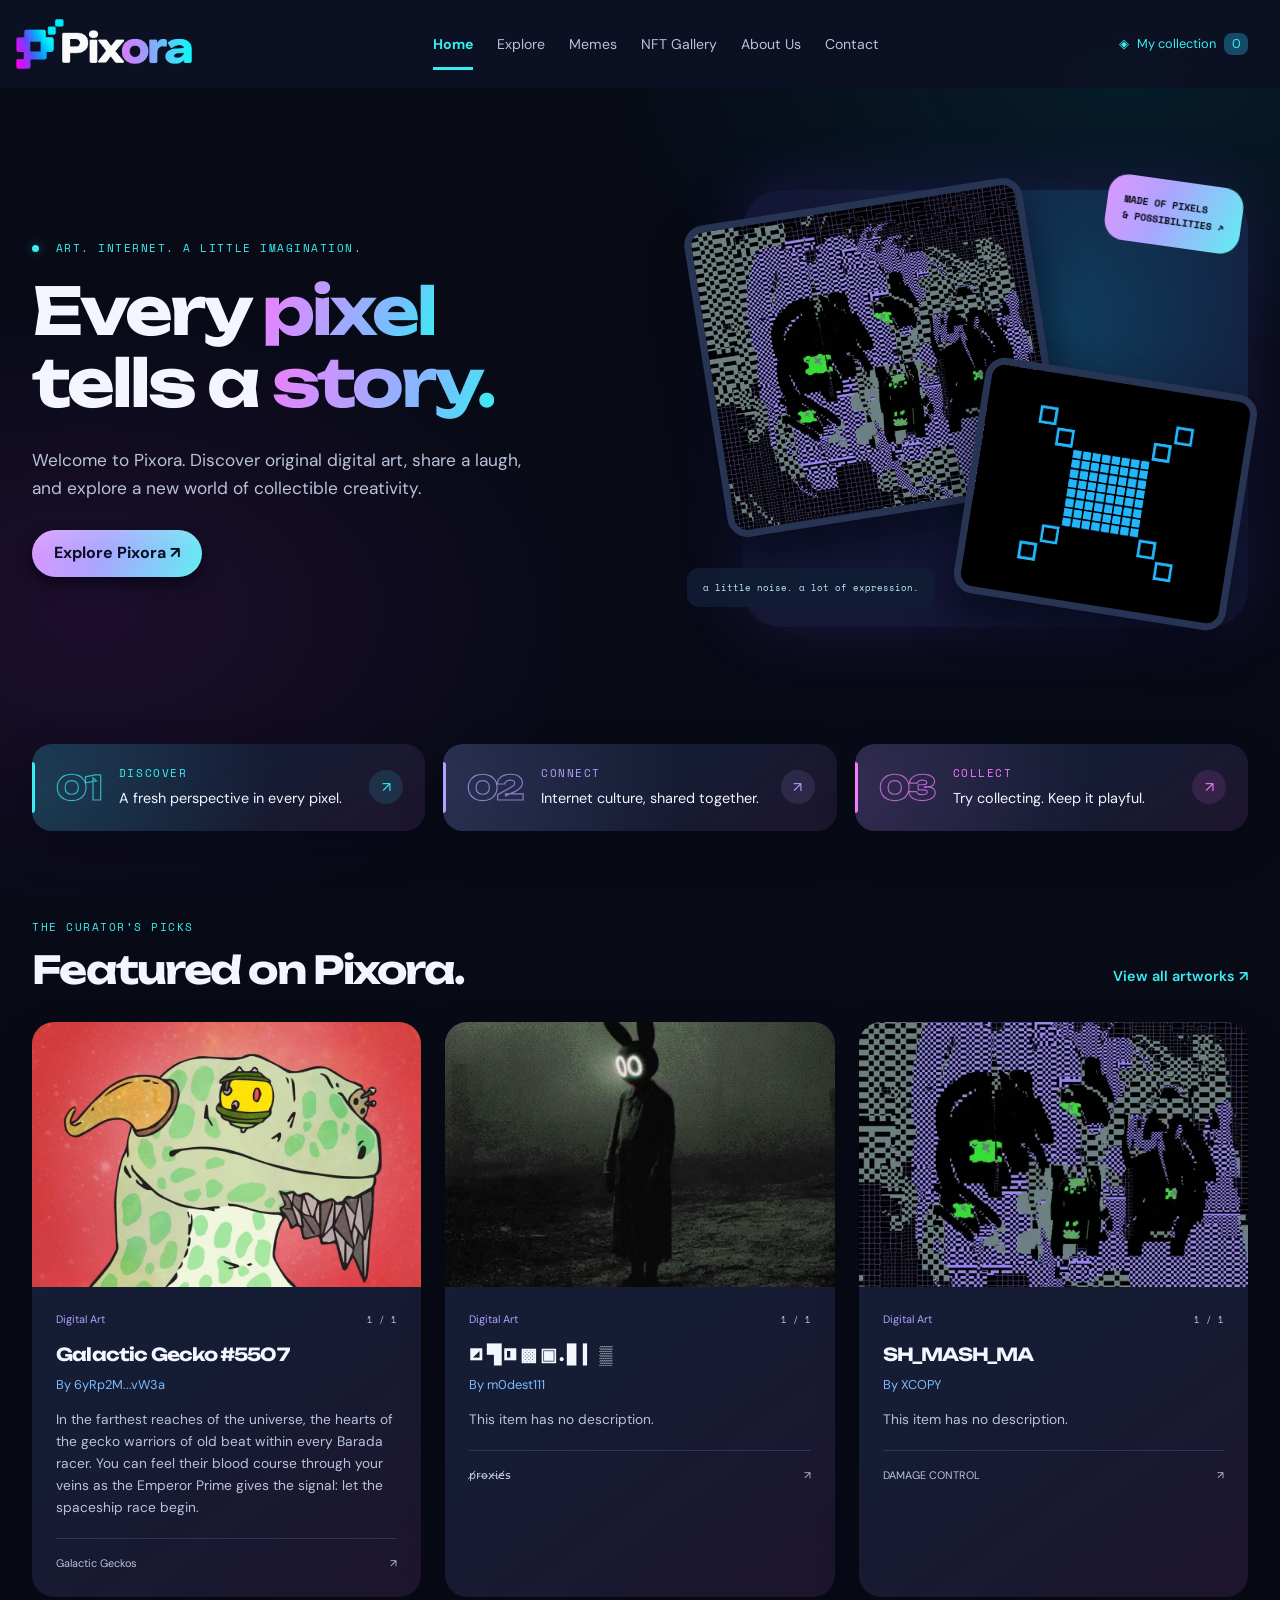
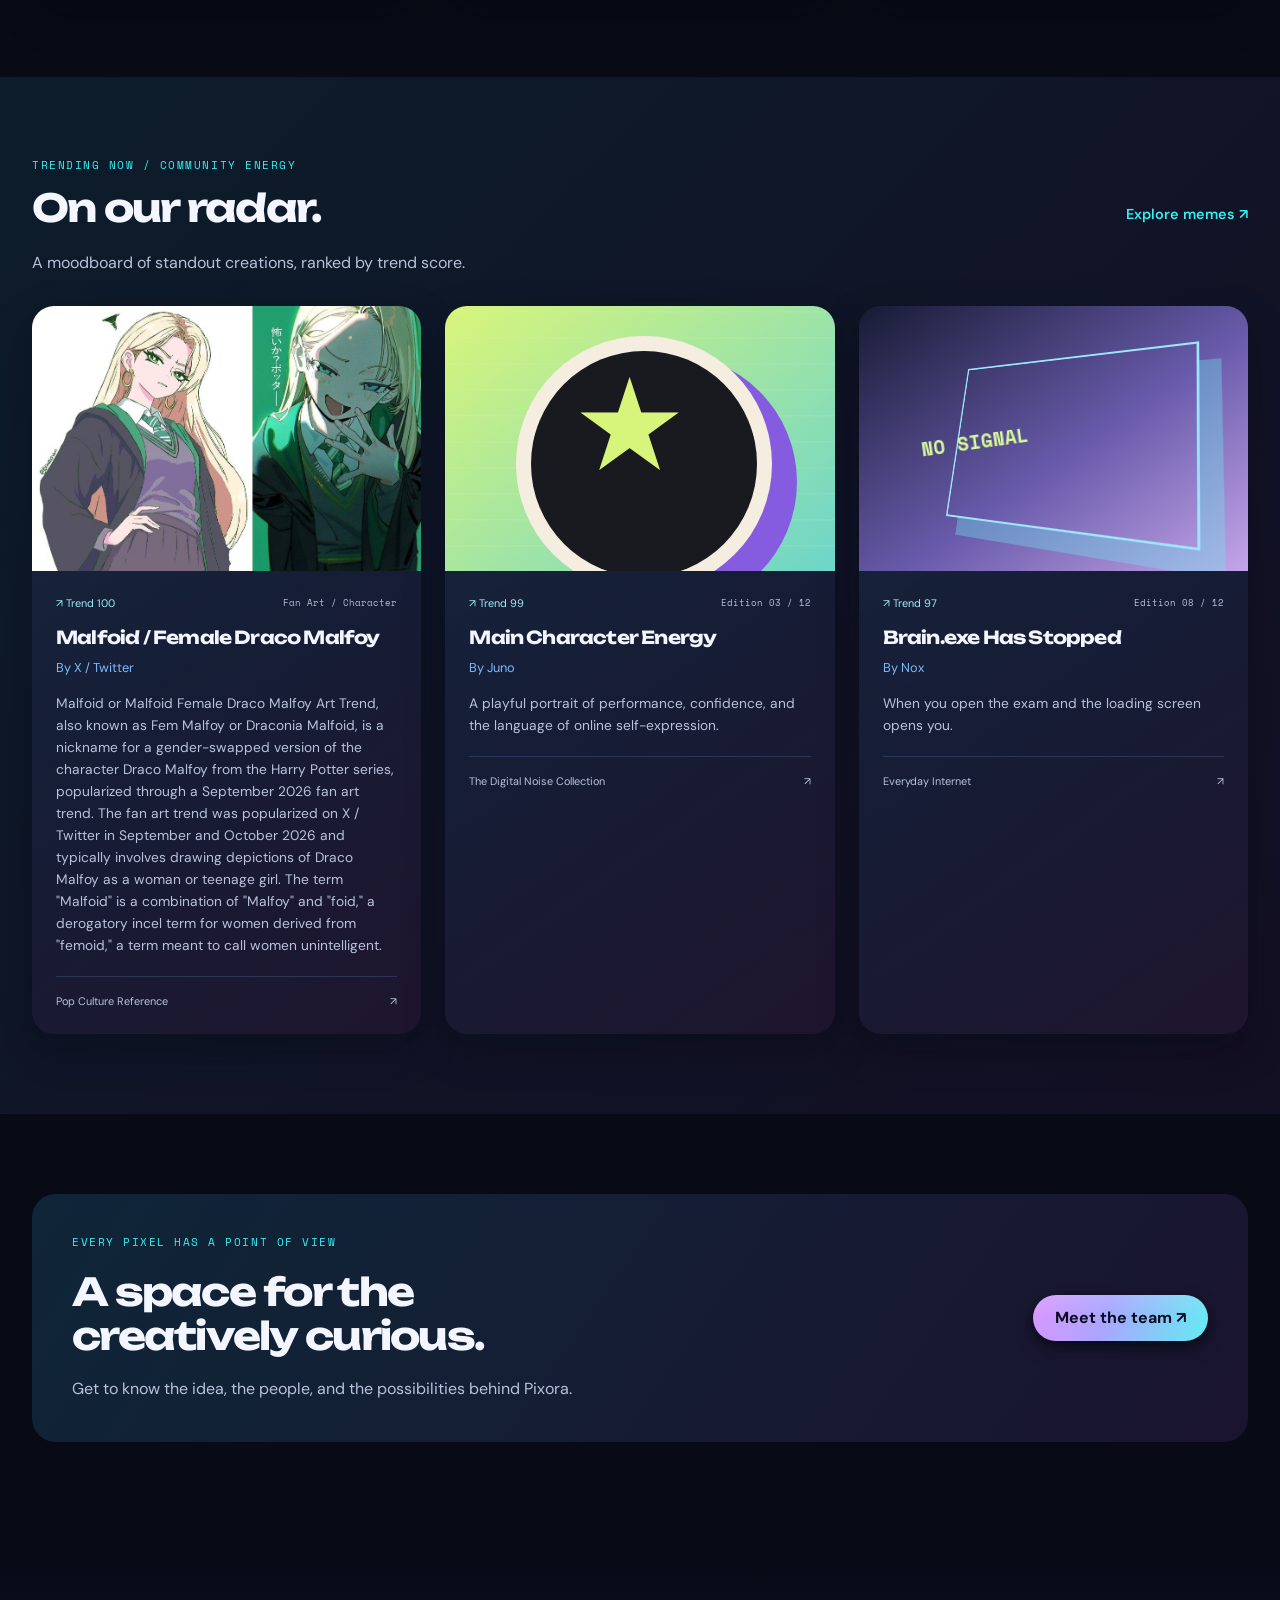
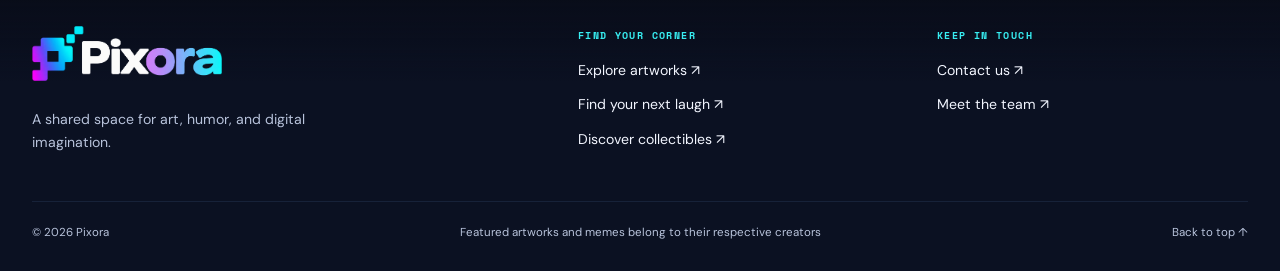
==== commit 2a3f33f5: "Refactor NFT Gallery and Script Enhancements - Updated meta description for clarity in nft-gallery.h" ====
--- a/index.html
+++ b/index.html
@@ -5,7 +5,7 @@
   <meta name="viewport" content="width=device-width, initial-scale=1">
   <meta name="description" content="Discover digital art, memes, and collectible experiments in Pixora.">
   <meta name="theme-color" content="#080b16">
-  <title>Pixora - Every Pixel Tells a Story</title>
+  <title>Pixora</title>
   <link rel="icon" href="assets/images/brand/favicon.ico">
   <link rel="icon" type="image/png" sizes="32x32" href="assets/images/brand/favicon-32.png">
   <link rel="preconnect" href="https://fonts.googleapis.com">
@@ -22,7 +22,7 @@
   <a class="skip-link" href="#main">Skip to content</a>
   <header class="site-header">
     <div class="shell header-row">
-      <a class="brand" href="index.html" aria-label="Pixora home" data-brand><img class="brand-logo" src="assets/images/brand/logo.png" alt="" width="1254" height="1254" decoding="async"></a>
+      <a class="brand" href="index.html" aria-label="Pixora home" data-brand><img class="brand-logo" src="assets/images/brand/logo.png" alt="" width="2004" height="580" decoding="async"></a>
       <nav class="desktop-nav" aria-label="Main navigation"><a href="index.html" aria-current="page">Home</a>
         <a href="explore.html">Explore</a>
         <a href="memes.html">Memes</a>
@@ -31,7 +31,7 @@
         <a href="contact.html">Contact</a>
       </nav>
       <a class="collection-link" href="nft-gallery.html?view=collection"
-        aria-label="My simulated collection">◈ <span class="collection-label">My collection</span> <span
+        aria-label="My collection">◈ <span class="collection-label">My collection</span> <span
           data-collection-count>0</span></a>
       <button class="pill secondary mobile-toggle" id="menu-toggle" type="button"
         aria-label="Open navigation menu" aria-expanded="false" aria-controls="mobile-nav">☰</button>
@@ -54,19 +54,31 @@
           explore a new world of collectible creativity.</p>
         <div class="button-row"><a class="pill solid" href="explore.html">Explore Pixora ↗</a></div>
       </div>
-      <div class="hero-collage" role="img" aria-label="Layered Galactic Gecko and Slippy NFT artworks">
+      <div class="hero-collage" role="img" aria-label="Layered SH_MASH_MA and ICXN #272 artworks by XCOPY">
         <div class="hero-halo"></div>
-        <img class="hero-art-one" src="assets/images/nfts/gecko.webp" alt="Galactic Gecko #5507" width="1000" height="1000" fetchpriority="high" decoding="async">
-        <img class="hero-art-two" src="assets/images/nfts/slippy.webp" alt="Slippy #69" width="1000" height="1000" decoding="async"><span class="hero-sticker mono">MADE OF
+        <img class="hero-art-one" src="assets/images/nfts/SH_MASH_MA.webp" alt="SH_MASH_MA by XCOPY" width="1000" height="1000" fetchpriority="high" decoding="async">
+        <img class="hero-art-two" src="assets/images/nfts/ICXN-272.png" alt="ICXN #272 by XCOPY" width="657" height="657" decoding="async"><span class="hero-sticker mono">MADE OF
           PIXELS<br>& POSSIBILITIES ↗</span><span class="hero-caption mono">a little noise. a lot of
           expression.</span>
       </div>
     </section>
     <div class="manifesto">
       <div class="shell manifesto-grid">
-        <p><span class="eyebrow">01 / DISCOVER</span>A fresh perspective in every pixel.</p>
-        <p><span class="eyebrow">02 / CONNECT</span>Internet culture, shared together.</p>
-        <p><span class="eyebrow">03 / COLLECT</span>Try collecting. Keep it playful.</p>
+        <a class="manifesto-item manifesto-item--discover" href="explore.html">
+          <span class="manifesto-number" aria-hidden="true">01</span>
+          <span class="manifesto-text"><span class="eyebrow">Discover</span>A fresh perspective in every pixel.</span>
+          <span class="manifesto-arrow" aria-hidden="true">↗</span>
+        </a>
+        <a class="manifesto-item manifesto-item--connect" href="memes.html">
+          <span class="manifesto-number" aria-hidden="true">02</span>
+          <span class="manifesto-text"><span class="eyebrow">Connect</span>Internet culture, shared together.</span>
+          <span class="manifesto-arrow" aria-hidden="true">↗</span>
+        </a>
+        <a class="manifesto-item manifesto-item--collect" href="nft-gallery.html">
+          <span class="manifesto-number" aria-hidden="true">03</span>
+          <span class="manifesto-text"><span class="eyebrow">Collect</span>Try collecting. Keep it playful.</span>
+          <span class="manifesto-arrow" aria-hidden="true">↗</span>
+        </a>
       </div>
     </div>
     <section class="shell section">
@@ -82,12 +94,11 @@
       <div class="shell">
         <div class="section-heading">
           <div>
-            <p class="eyebrow">Demo trends / Community energy</p>
+            <p class="eyebrow">Trending now / Community energy</p>
             <h2>On our radar.</h2>
           </div><a class="text-link" href="memes.html">Explore memes ↗</a>
         </div>
-        <p class="section-description muted">A moodboard of sample creations. Rankings below use illustrative
-          trend scores.</p>
+        <p class="section-description muted">A moodboard of standout creations, ranked by trend score.</p>
         <div class="art-grid" id="trending-grid"></div>
       </div>
     </section>
@@ -103,7 +114,7 @@
   </main>
   <footer class="site-footer">
     <div class="shell footer-grid">
-      <div><a class="brand" href="index.html" aria-label="Pixora home" data-brand><img class="brand-logo" src="assets/images/brand/logo.png" alt="" width="1254" height="1254" decoding="async"></a>
+      <div><a class="brand" href="index.html" aria-label="Pixora home" data-brand><img class="brand-logo" src="assets/images/brand/logo.png" alt="" width="2004" height="580" decoding="async"></a>
         <p class="muted">A shared space for art, humor, and digital imagination.</p>
       </div>
       <div>
@@ -112,12 +123,13 @@
             next laugh ↗</a><a href="nft-gallery.html">Discover collectibles ↗</a></div>
       </div>
       <div>
-        <h2 class="eyebrow">Keep in touch</h2><a href="contact.html">Connect with the team ↗</a>
+        <h2 class="eyebrow">Keep in touch</h2>
+        <div class="footer-links"><a href="contact.html">Contact us ↗</a><a href="about.html">Meet the team ↗</a></div>
         <div class="social-links" data-social-links></div>
       </div>
     </div>
-    <div class="shell footer-bottom"><span>© 2026 Pixora · Academic prototype</span><span>Original CSS
-        illustrations · Sample creators & demo trends</span></div>
+    <div class="shell footer-bottom"><span>© 2026 Pixora</span><span>Featured artworks and memes belong to their
+        respective creators</span><a class="back-to-top" href="#main">Back to top ↑</a></div>
   </footer>
   <dialog id="art-dialog" aria-labelledby="modal-title" aria-describedby="modal-description">
     <div class="modal-toolbar">
@@ -132,7 +144,7 @@
         <div class="art-visual modal-preview" id="modal-preview" role="img"></div>
       </div>
       <div class="modal-content">
-        <div class="section-heading"><span class="eyebrow">Artwork / Prototype</span></div>
+        <div class="section-heading"><span class="eyebrow">Artwork details</span></div>
         <h2 id="modal-title"></h2>
         <p id="modal-creator" class="creator-name"></p>
         <p id="modal-description" class="muted"></p>
@@ -154,8 +166,7 @@
             <dd id="modal-edition"></dd>
           </div>
         </dl>
-        <p class="field-hint">Sample artwork by a fictional creator. No minted token or ownership is offered.
-        </p>
+        <p class="field-hint">Shown for viewing only. Pixora does not sell artworks or transfer ownership.</p>
         <div class="button-row"><button class="pill solid" id="save-art" type="button"
             aria-pressed="false">Save artwork</button><a class="pill secondary" id="view-collection"
             href="nft-gallery.html">NFT gallery ↗</a></div>
--- a/styles.css
+++ b/styles.css
@@ -235,7 +235,6 @@
   z-index: 30;
   background: #0c1224ed;
   backdrop-filter: blur(22px);
-  border-bottom: 1px solid var(--line);
 }
 
 .header-row {
@@ -247,7 +246,8 @@
 }
 
 .header-row > .brand {
-  margin-inline-start: -60px;
+  /* Pull the logo left into the gutter, but never past 16px from the screen edge. */
+  margin-inline-start: max(-52px, calc((min(100vw - 64px, 1240px) - 100vw) / 2 + 16px));
 }
 
 .brand {
@@ -262,14 +262,14 @@
 
 .brand-logo {
   display: block;
-  width: 190px;
+  width: 176px;
   height: auto;
   max-height: 65px;
   object-fit: contain;
 }
 
 .site-footer .brand-logo {
-  width: 220px;
+  width: 190px;
   max-height: none;
 }
 
@@ -437,25 +437,109 @@
 }
 
 .manifesto {
-  background: #17324c55;
-  border-block: 1px solid var(--line);
+  position: relative;
 }
 
 .manifesto-grid {
   display: grid;
   grid-template-columns: repeat(3, 1fr);
-  gap: 35px;
-  padding-block: 28px;
-}
-
-.manifesto p {
-  margin: 0;
+  gap: 18px;
+  padding-block: 8px;
+}
+
+.manifesto-item {
+  --accent: var(--cyan);
+  position: relative;
+  display: flex;
+  align-items: center;
+  gap: 18px;
+  padding: 22px 22px 22px 24px;
+  border-radius: 20px;
+  background: radial-gradient(circle at 0% 50%, color-mix(in srgb, var(--accent) 14%, transparent), transparent 60%), var(--surface-gradient);
+  box-shadow: 0 16px 40px #02051155;
+  color: var(--cream);
   font-size: .9rem;
+  line-height: 1.45;
+  overflow: hidden;
+  transition: transform .25s ease, background-color .25s ease;
+}
+
+.manifesto-item::before {
+  content: "";
+  position: absolute;
+  inset: 18px auto 18px 0;
+  width: 3px;
+  border-radius: 0 3px 3px 0;
+  background: var(--accent);
+}
+
+.manifesto-item--connect {
+  --accent: var(--violet);
+}
+
+.manifesto-item--collect {
+  --accent: var(--magenta);
+}
+
+.manifesto-number {
+  flex-shrink: 0;
+  font: 800 2.1rem/1 Unbounded, Syne, sans-serif;
+  letter-spacing: -.06em;
+  color: transparent;
+  -webkit-text-stroke: 1.2px color-mix(in srgb, var(--accent) 70%, transparent);
+}
+
+.manifesto-text {
+  flex: 1;
+  min-width: 0;
 }
 
 .manifesto .eyebrow {
   display: block;
-  margin-bottom: 8px;
+  margin-bottom: 6px;
+  color: var(--accent);
+}
+
+.manifesto-arrow {
+  flex-shrink: 0;
+  display: grid;
+  place-items: center;
+  width: 34px;
+  height: 34px;
+  border-radius: 50%;
+  color: var(--accent);
+  background: color-mix(in srgb, var(--accent) 12%, transparent);
+  transition: transform .25s ease, background-color .25s ease, color .25s ease;
+}
+
+.manifesto-item:hover {
+  transform: translateY(-3px);
+}
+
+.manifesto-item:hover .manifesto-arrow {
+  transform: translate(2px, -2px);
+  background: var(--accent);
+  color: var(--on-accent);
+}
+
+.manifesto-item:focus-visible {
+  outline: 2px solid var(--accent);
+  outline-offset: 3px;
+}
+
+/* Tablet: three narrow tiles, so stack the number above the text. */
+@media (max-width: 1100px) and (min-width: 801px) {
+  .manifesto-item {
+    flex-direction: column;
+    align-items: flex-start;
+    gap: 12px;
+  }
+
+  .manifesto-arrow {
+    position: absolute;
+    top: 18px;
+    right: 18px;
+  }
 }
 
 .section {
@@ -464,7 +548,6 @@
 
 .section-tinted {
   background: linear-gradient(135deg, #153f5655, #27163866);
-  border-block: 1px solid var(--line);
 }
 
 .section-heading {
@@ -497,6 +580,16 @@
   margin: 24px 0 0;
   max-width: 700px;
   font-size: 1.1rem;
+}
+
+/* About: keep "A thousand perspectives." on one line so the heading reads as two lines. */
+.about-intro h1 {
+  font-size: clamp(2.2rem, 4.6vw, 4.2rem);
+  max-width: none;
+}
+
+.about-intro + .about-story {
+  padding-top: 64px;
 }
 
 .gallery-section {
@@ -803,10 +896,41 @@
   gap: 10px;
 }
 
+/* Filter chips: flat and outlined to match the search bar above them. */
 .filter-row .pill {
+  --button-fill: #121a2e;
   font-size: .8rem;
-  padding: 11px 18px;
-  min-height: 44px;
+  font-weight: 500;
+  letter-spacing: .01em;
+  padding: 9px 18px;
+  min-height: 40px;
+  color: var(--muted);
+  background: var(--button-fill);
+  border: 1px solid var(--line);
+  box-shadow: none;
+  transition: color .2s ease, border-color .2s ease, background-color .2s ease;
+}
+
+.filter-row .pill:hover {
+  transform: none;
+  filter: none;
+  box-shadow: none;
+  color: var(--cream);
+  border-color: #38eef266;
+  background: #172340;
+}
+
+.filter-row .pill:active {
+  transform: none;
+  background: #1b2a4a;
+}
+
+.filter-row .pill[aria-pressed="true"] {
+  font-weight: 700;
+  color: var(--on-accent);
+  border-color: transparent;
+  background: var(--action-gradient);
+  box-shadow: 0 0 18px #62edf22e;
 }
 
 .result-count {
@@ -837,35 +961,102 @@
   margin-top: 12px;
 }
 
+/* Memes: spotlight banner for the #1 trending meme. */
 .meme-banner {
-  margin-bottom: 60px;
+  position: relative;
+  justify-content: flex-start;
+  gap: 48px;
+  margin-bottom: 64px;
+  padding: 36px 48px 36px 36px;
+  background:
+    radial-gradient(circle at 18% 50%, #f27bff2e, transparent 45%),
+    radial-gradient(circle at 100% 0%, #38eef21f, transparent 50%),
+    var(--surface-gradient);
+  box-shadow: 0 20px 50px #02051166;
+  overflow: hidden;
+}
+
+.meme-banner-art {
+  flex-shrink: 0;
+  padding: 10px;
+}
+
+.meme-banner-frame {
+  display: block;
+  width: 220px;
+  padding: 0;
+  border: 0;
+  border-radius: 20px;
+  background: none;
+  cursor: pointer;
+  transform: rotate(-4deg);
+  box-shadow: 0 0 0 6px #f3f6ff14, 0 18px 40px #02051199, 0 0 60px #b5a0ff33;
+  transition: transform .3s ease, box-shadow .3s ease;
+}
+
+.meme-banner-frame:hover,
+.meme-banner-frame:focus-visible {
+  transform: rotate(0deg) scale(1.03);
+  box-shadow: 0 0 0 6px #38eef240, 0 22px 50px #020511aa, 0 0 70px #38eef233;
+}
+
+.meme-banner-visual {
+  aspect-ratio: 1;
+  border-radius: 20px;
+}
+
+.meme-banner-body {
+  flex: 1;
+  min-width: 0;
+}
+
+.meme-banner .eyebrow {
+  display: flex;
+  align-items: center;
+  gap: 8px;
+  margin-bottom: 12px;
 }
 
 .meme-banner h2 {
-  font-size: clamp(1.3rem, 2.4vw, 2rem);
-  margin-bottom: 14px;
+  font-size: clamp(1.6rem, 3vw, 2.6rem);
+  margin-bottom: 12px;
 }
 
 .meme-banner p {
   margin-bottom: 0;
 }
 
-.meme-banner .eyebrow {
-  margin-bottom: 10px;
-}
-
-.meme-banner-icon {
-  font-size: 5rem;
-  line-height: 1;
-  color: var(--violet);
-}
-
-.meme-banner .pill {
-  flex-shrink: 0;
-}
-
-.meme-banner>div {
-  flex: 1;
+.meme-banner-stats {
+  display: flex;
+  flex-wrap: wrap;
+  gap: 8px;
+  margin-top: 20px;
+}
+
+.meme-stat {
+  display: inline-flex;
+  align-items: center;
+  gap: 6px;
+  padding: 6px 12px;
+  border-radius: 999px;
+  background: #f3f6ff0f;
+  border: 1px solid var(--line);
+  color: var(--cream);
+  font: .72rem "Space Mono", monospace;
+}
+
+.meme-stat--trend {
+  color: var(--cyan);
+  border-color: #38eef24d;
+  background: #38eef214;
+}
+
+.meme-banner-actions {
+  display: flex;
+  flex-wrap: wrap;
+  align-items: center;
+  gap: 24px;
+  margin-top: 28px;
 }
 
 .meme-visual,
@@ -898,11 +1089,40 @@
   padding: 0 24px 24px;
 }
 
+/* Reaction buttons: flat outlined chips, matching the filters. */
 .reaction-row .pill {
+  --button-fill: #121a2e;
   flex: 1;
-  padding: 10px 8px;
-  min-height: 44px;
-  font-size: .8rem;
+  gap: 7px;
+  padding: 8px;
+  min-height: 40px;
+  font: 500 .76rem "Space Mono", monospace;
+  color: var(--muted);
+  background: var(--button-fill);
+  border: 1px solid var(--line);
+  box-shadow: none;
+  transition: color .2s ease, border-color .2s ease, background-color .2s ease, transform .15s ease;
+}
+
+.reaction-row .pill:hover {
+  transform: none;
+  filter: none;
+  box-shadow: none;
+  color: var(--cream);
+  border-color: #38eef266;
+  background: #172340;
+}
+
+.reaction-row .pill:active {
+  transform: scale(.96);
+}
+
+.reaction-row .pill[aria-pressed="true"] {
+  color: var(--cream);
+  font-weight: 700;
+  border-color: #38eef299;
+  background: linear-gradient(110deg, #f27bff26, #38eef226);
+  box-shadow: 0 0 16px #38eef222;
 }
 
 .collection-banner {
@@ -948,15 +1168,97 @@
 .mission-grid {
   display: grid;
   grid-template-columns: 1fr 1fr;
-  gap: 80px;
-}
-
-.mission-grid h2 {
-  margin-bottom: 24px;
-}
-
-.mission-grid p:last-child {
+  gap: 28px;
+}
+
+.mission-card {
+  --accent: var(--cyan);
+  --accent-glow: #38eef22e;
+  position: relative;
+  display: flex;
+  flex-direction: column;
+  padding: 40px;
+  border-radius: 24px;
+  background: radial-gradient(circle at 100% 0%, var(--accent-glow), transparent 55%), var(--surface-gradient);
+  box-shadow: 0 16px 40px #02051155;
+  overflow: hidden;
+  transition: transform .25s ease;
+}
+
+.mission-card::before {
+  content: "";
+  position: absolute;
+  inset: 0 0 auto;
+  height: 3px;
+  background: linear-gradient(90deg, var(--accent), transparent 80%);
+}
+
+.mission-card:hover {
+  transform: translateY(-4px);
+}
+
+.mission-card--vision {
+  --accent: var(--magenta);
+  --accent-glow: #f27bff26;
+}
+
+.mission-card-head {
+  display: flex;
+  align-items: flex-start;
+  justify-content: space-between;
+  gap: 16px;
+  margin-bottom: 22px;
+}
+
+.mission-card .eyebrow {
   margin: 0;
+  color: var(--accent);
+}
+
+.mission-number {
+  font: 800 3.4rem/0.8 Unbounded, Syne, sans-serif;
+  letter-spacing: -.06em;
+  color: transparent;
+  -webkit-text-stroke: 1.5px color-mix(in srgb, var(--accent) 60%, transparent);
+}
+
+.mission-card h2 {
+  margin-bottom: 18px;
+}
+
+.mission-card > p.muted {
+  margin: 0 0 28px;
+  max-width: 46ch;
+}
+
+.mission-tags {
+  display: flex;
+  flex-wrap: wrap;
+  gap: 8px;
+  margin: auto 0 0;
+  padding: 0;
+  list-style: none;
+}
+
+.mission-tags li {
+  padding: 6px 12px;
+  border-radius: 999px;
+  border: 1px solid color-mix(in srgb, var(--accent) 40%, transparent);
+  background: color-mix(in srgb, var(--accent) 10%, transparent);
+  color: var(--cream);
+  font: .64rem "Space Mono", monospace;
+  letter-spacing: .1em;
+  text-transform: uppercase;
+}
+
+@media (max-width: 520px) {
+  .mission-card {
+    padding: 26px 22px;
+  }
+
+  .mission-number {
+    font-size: 2.6rem;
+  }
 }
 
 .profile-card {
@@ -974,6 +1276,23 @@
   margin-bottom: 25px;
 }
 
+.profile-photo {
+  height: auto;
+  aspect-ratio: 4 / 5;
+  overflow: hidden;
+  background: #162840;
+}
+
+.profile-photo img {
+  width: 100%;
+  height: 100%;
+  object-fit: cover;
+  object-position: var(--photo-position, center 30%);
+  transform: scale(var(--photo-zoom, 1));
+  transform-origin: var(--photo-position, center 30%);
+  display: block;
+}
+
 .profile-card h3 {
   font-size: 1.3rem;
 }
@@ -989,6 +1308,38 @@
 
 .profile-card p:last-child {
   margin-bottom: 0;
+}
+
+/* Project team: all five members in one row on desktop. */
+.art-grid.team-grid {
+  grid-template-columns: repeat(5, minmax(0, 1fr));
+  gap: 20px;
+}
+
+.team-grid .profile-card {
+  padding: 18px;
+}
+
+.team-grid .profile-avatar {
+  margin-bottom: 18px;
+}
+
+.team-grid .profile-card h3 {
+  font-size: 1.05rem;
+  overflow-wrap: anywhere;
+}
+
+@media (max-width: 1100px) {
+  .art-grid.team-grid {
+    grid-template-columns: repeat(3, minmax(0, 1fr));
+  }
+}
+
+@media (max-width: 800px) {
+  .art-grid.team-grid {
+    grid-template-columns: repeat(2, minmax(0, 1fr));
+    gap: 14px;
+  }
 }
 
 .artist-nox .profile-avatar {
@@ -1108,62 +1459,97 @@
 }
 
 .site-footer {
-  border-top: 1px solid var(--line);
-  background: #0b1122d9;
-  padding-top: 52px;
+  position: relative;
+  margin-top: 40px;
+  padding-top: 64px;
+  background: linear-gradient(180deg, transparent, #0b1122 120px);
 }
 
 .footer-grid {
   display: grid;
-  grid-template-columns: 1.3fr 1fr 1fr;
-  gap: 50px;
-  padding-bottom: 45px;
+  grid-template-columns: 1.6fr 1fr 1fr;
+  gap: 48px;
+  align-items: start;
+  padding-bottom: 48px;
 }
 
 .footer-grid>div:first-child p {
-  font-size: .85rem;
-  margin: 18px 0 0;
-  max-width: 270px;
+  font-size: .88rem;
+  line-height: 1.6;
+  margin: 20px 0 0;
+  max-width: 300px;
 }
 
 .footer-grid .eyebrow {
-  font-size: .6rem;
+  font-size: .62rem;
+  margin: 4px 0 18px;
 }
 
 .footer-links {
   display: grid;
-  gap: 9px;
-}
-
-.footer-links a,
-.footer-grid>div>a:not(.brand) {
-  font-size: .83rem;
+  justify-items: start;
+  gap: 12px;
+}
+
+.footer-links a {
+  font-size: .88rem;
+  color: var(--cream);
+  transition: color .2s ease;
+}
+
+.footer-links a:hover {
+  color: var(--cyan);
 }
 
 .social-links {
   display: flex;
   flex-wrap: wrap;
-  gap: 15px;
-  margin-top: 17px;
+  gap: 8px;
+  margin-top: 20px;
+}
+
+.social-links a {
+  padding: 6px 12px;
+  border-radius: 999px;
+  border: 1px solid var(--line);
   font-size: .75rem;
-}
-
-.social-links .social-placeholder {
-  font-size: .7rem;
-}
-
-.social-links .social-placeholder small {
+  color: var(--muted);
+  transition: color .2s ease, border-color .2s ease;
+}
+
+.social-links a:hover {
+  color: var(--cream);
+  border-color: #38eef266;
+}
+
+/* Socials without a URL aren't clickable, so don't show them as if they were. */
+.social-links .social-placeholder,
+.social-links:not(:has(a)) {
   display: none;
 }
 
 .footer-bottom {
   display: flex;
+  align-items: center;
   justify-content: space-between;
   gap: 20px;
-  border-top: 1px solid var(--line);
-  padding-block: 22px;
+  padding-block: 22px 28px;
+  border-top: 1px solid #5d86bb26;
   color: var(--muted);
-  font-size: .65rem;
+  font-size: .72rem;
+}
+
+.footer-bottom span:nth-child(2) {
+  margin-inline: auto;
+}
+
+.back-to-top {
+  color: var(--muted);
+  transition: color .2s ease;
+}
+
+.back-to-top:hover {
+  color: var(--cyan);
 }
 
 .storage-notice {
@@ -1216,16 +1602,18 @@
   width: 42px;
   height: 42px;
   padding: 0;
-  border: 0;
+  border: 1px solid var(--line);
   border-radius: 50%;
-  background: #1b273d;
+  background: #121a2e;
+  color: var(--muted);
+  font-size: 1.1rem;
+  transition: color .2s ease, border-color .2s ease, background-color .2s ease;
+}
+
+.modal-nav-button:hover:not(:disabled) {
+  background: #172340;
+  border-color: #38eef266;
   color: var(--cream);
-  font-size: 1.3rem;
-}
-
-.modal-nav-button:hover:not(:disabled) {
-  background: #244963;
-  color: var(--cyan);
 }
 
 .modal-nav-button:disabled {
@@ -1348,8 +1736,38 @@
 }
 
 .modal-content .button-row .pill {
-  font-size: .78rem;
-  padding-inline: 16px;
+  font-size: .8rem;
+  min-height: 42px;
+  padding: 10px 20px;
+}
+
+/* Match the flat filter chips: outlined secondary, glow-only primary. */
+.modal-content .button-row .pill.secondary {
+  --button-fill: #121a2e;
+  font-weight: 500;
+  color: var(--muted);
+  background: var(--button-fill);
+  border: 1px solid var(--line);
+  box-shadow: none;
+  transition: color .2s ease, border-color .2s ease, background-color .2s ease;
+}
+
+.modal-content .button-row .pill.secondary:hover {
+  transform: none;
+  filter: none;
+  color: var(--cream);
+  border-color: #38eef266;
+  background: #172340;
+}
+
+.modal-content .button-row .pill.solid {
+  background: var(--button-fill);
+  box-shadow: 0 0 18px #62edf22e;
+}
+
+.modal-content .button-row .pill.solid:hover {
+  transform: none;
+  box-shadow: 0 0 24px #62edf247;
 }
 
 @media (max-width: 1100px) {
@@ -1420,7 +1838,7 @@
   }
 
   .header-row > .brand {
-    margin-inline-start: -8px;
+    margin-inline-start: 0;
   }
 
   .hero {
@@ -1486,8 +1904,14 @@
   }
 
   .meme-banner {
-    flex-wrap: wrap;
+    flex-direction: column;
+    align-items: flex-start;
+    gap: 24px;
     padding: 28px;
+  }
+
+  .meme-banner-frame {
+    width: 160px;
   }
 
   .meme-banner-icon {
@@ -1544,7 +1968,7 @@
   }
 
   .brand-logo {
-    width: 145px;
+    width: 134px;
     max-height: 50px;
   }
 
@@ -1641,7 +2065,12 @@
 
   .footer-bottom {
     flex-direction: column;
+    align-items: flex-start;
     gap: 8px;
+  }
+
+  .footer-bottom span:nth-child(2) {
+    margin-inline: 0;
   }
 
   .modal-content {
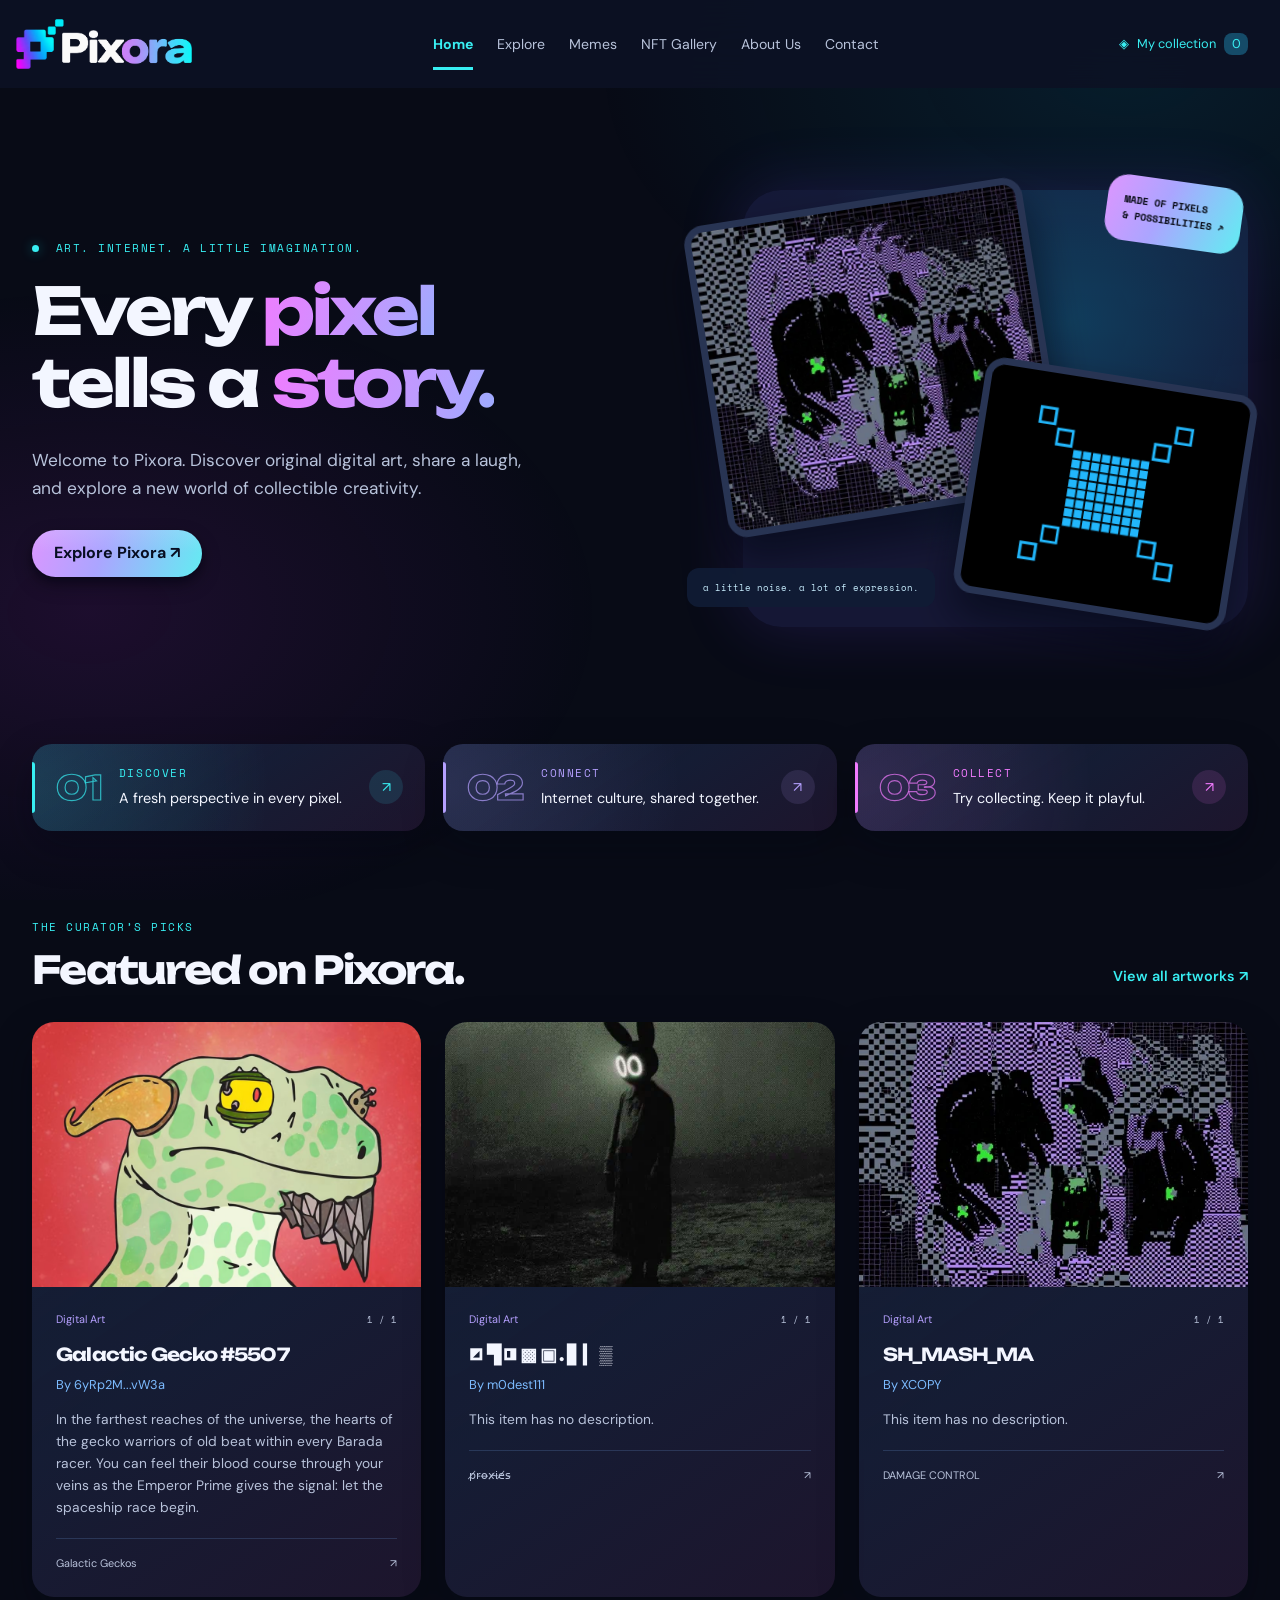
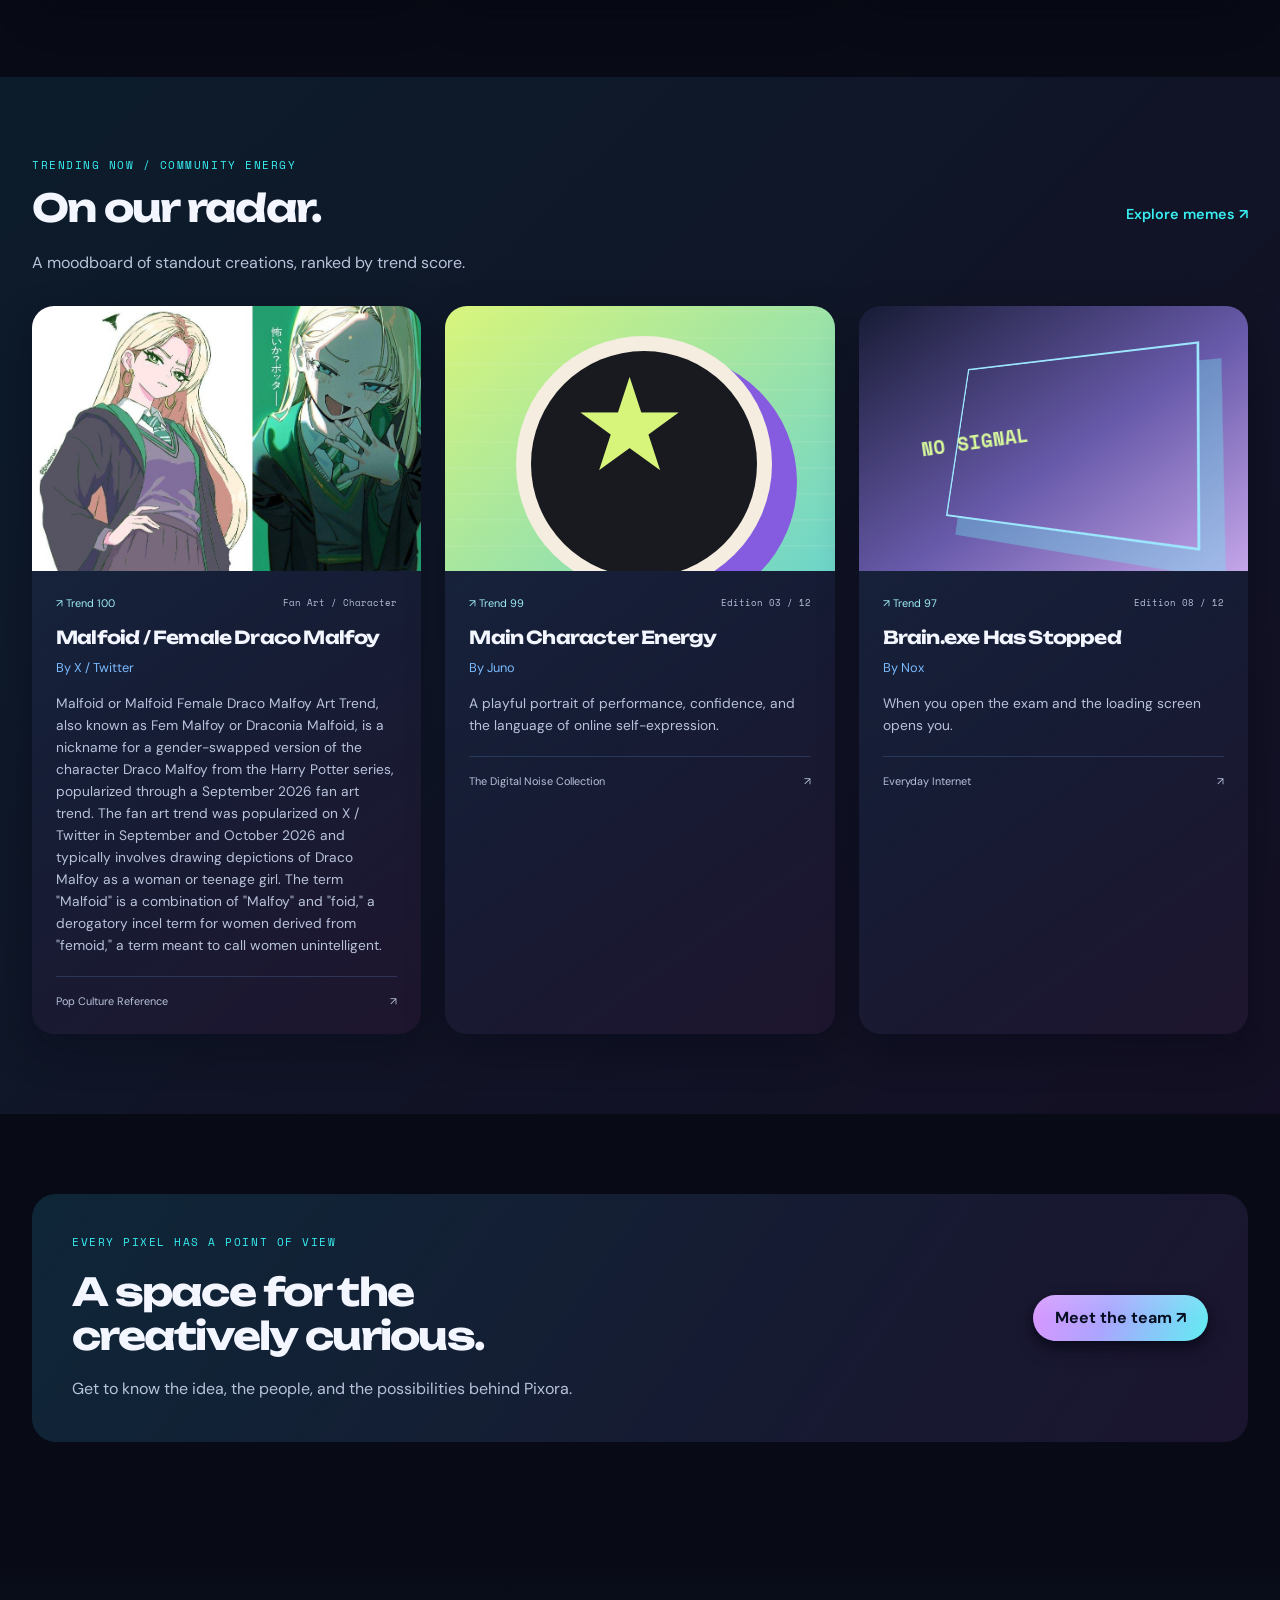
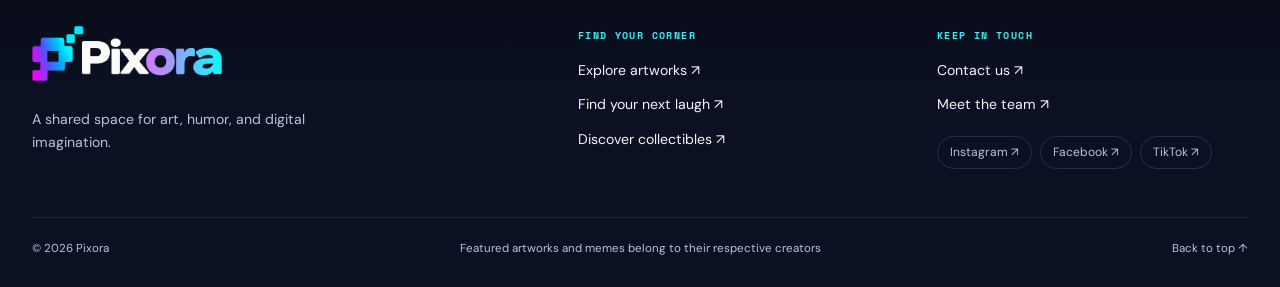
==== commit ed41927e: "feat: update scripts and styles for improved functionality and mobile navigation" ====
--- a/index.html
+++ b/index.html
@@ -13,10 +13,10 @@
   <link
     href="https://fonts.googleapis.com/css2?family=DM+Sans:wght@400;500;600;700&amp;family=Space+Mono:wght@400;700&amp;family=Syne:wght@500;600;700;800&amp;family=Unbounded:wght@500;600;700;800&amp;display=swap"
     rel="stylesheet">
-  <link rel="stylesheet" href="styles.css">
-  <script src="site-config.js" defer></script>
-  <script src="data.js" defer></script>
-  <script src="script.js" defer></script>
+  <link rel="stylesheet" href="styles.css?v=20261119g">
+  <script src="site-config.js?v=20261119g" defer></script>
+  <script src="data.js?v=20261119g" defer></script>
+  <script src="script.js?v=20261119g" defer></script>
 </head>
 <body data-page="home">
   <a class="skip-link" href="#main">Skip to content</a>
--- a/styles.css
+++ b/styles.css
@@ -322,11 +322,75 @@
   padding: 10px 14px;
 }
 
+/* Menu button: flat outlined circle, matching the pop-up's arrow buttons. */
+.pill.mobile-toggle {
+  width: 44px;
+  height: 44px;
+  min-height: 44px;
+  padding: 0;
+  border: 1px solid var(--line);
+  border-radius: 50%;
+  background: #121a2e;
+  color: var(--cream);
+  font-size: 1.1rem;
+  box-shadow: none;
+  transition: color .2s ease, border-color .2s ease, background-color .2s ease;
+}
+
+.pill.mobile-toggle:hover,
+.pill.mobile-toggle:active {
+  transform: none;
+  filter: none;
+  box-shadow: none;
+  border-color: #38eef266;
+  background: #172340;
+}
+
+.pill.mobile-toggle[aria-expanded="true"] {
+  border-color: #38eef299;
+  background: #172340;
+  color: var(--cyan);
+}
+
+/* Mobile menu: a panel that drops down over the page instead of pushing it down.
+   The sticky header is its positioning context. */
 .mobile-nav {
+  position: absolute;
+  top: 100%;
+  left: 0;
+  right: 0;
+  width: auto;
+  margin: 0;
   display: flex;
   flex-direction: column;
-  gap: 16px;
-  padding-block: 12px 24px;
+  gap: 4px;
+  padding: 8px 32px 20px;
+  background: #0b1122;
+  box-shadow: 0 24px 40px #020511b3;
+  animation: menu-in .25s var(--ease-out, ease-out) both;
+}
+
+/* Slide only (no fade), so the panel is solid from its first frame. */
+@keyframes menu-in {
+  from {
+    transform: translateY(-8px);
+  }
+}
+
+/* Mobile menu links: full-width rows with a clear current-page marker. */
+.mobile-nav a {
+  padding: 12px 16px;
+  border-radius: 12px;
+  transition: background-color .2s ease, color .2s ease;
+}
+
+.mobile-nav a:hover {
+  background: #172340;
+}
+
+.mobile-nav a[aria-current="page"] {
+  background: linear-gradient(90deg, #38eef21f, transparent 80%);
+  box-shadow: inset 3px 0 var(--cyan);
 }
 
 .hero {
@@ -797,6 +861,41 @@
   color: var(--on-accent);
 }
 
+.nft-card-actions {
+  display: flex;
+  align-items: center;
+  gap: 8px;
+}
+
+/* Collect toggle: outlined like the filter chips, gradient once collected. */
+.nft-card-collect {
+  display: inline-flex;
+  align-items: center;
+  gap: 6px;
+  height: 44px;
+  padding: 0 16px;
+  border: 1px solid var(--line);
+  border-radius: 12px;
+  background: #121a2e;
+  color: var(--cream);
+  font-size: .8rem;
+  font-weight: 600;
+  white-space: nowrap;
+  transition: color .2s ease, border-color .2s ease, background-color .2s ease;
+}
+
+.nft-card-collect:hover {
+  border-color: #38eef266;
+  background: #172340;
+}
+
+.nft-card-collect[aria-pressed="true"] {
+  border-color: transparent;
+  background: var(--action-gradient);
+  color: var(--on-accent);
+  font-weight: 700;
+}
+
 .trend-badge {
   color: #9feef7;
 }
@@ -1280,7 +1379,11 @@
   height: auto;
   aspect-ratio: 4 / 5;
   overflow: hidden;
-  background: #162840;
+  /* Portraits are cut out, so this brand-tinted backdrop shows behind them. */
+  background:
+    radial-gradient(circle at 50% 30%, #38eef22e, transparent 55%),
+    radial-gradient(circle at 100% 100%, #b5a0ff38, transparent 60%),
+    linear-gradient(160deg, #1d3557, #171e37 55%, #2a1a40);
 }
 
 .profile-photo img {
@@ -1445,7 +1548,29 @@
   border-radius: 12px;
   display: flex;
   justify-content: space-between;
+  align-items: center;
   gap: 14px;
+}
+
+.social-stack a {
+  border: 1px solid transparent;
+  font-size: .9rem;
+  transition: background-color .2s ease, border-color .2s ease;
+}
+
+.social-stack a small {
+  color: var(--muted);
+  font: .72rem "Space Mono", monospace;
+  transition: color .2s ease;
+}
+
+.social-stack a:hover {
+  background: #2c59865c;
+  border-color: #38eef24d;
+}
+
+.social-stack a:hover small {
+  color: var(--cyan);
 }
 
 .social-placeholder {
@@ -1833,6 +1958,11 @@
 }
 
 @media (max-width: 800px) {
+  .mobile-nav.shell {
+    width: auto;
+    padding-inline: 20px;
+  }
+
   .shell {
     width: calc(100% - 40px);
   }
@@ -2303,3 +2433,202 @@
     transform: translateY(0);
   }
 }
+
+/* ==========================================================================
+   Motion
+   Every animation here is switched off by the prefers-reduced-motion rule
+   above, and the scroll reveals only hide content once script.js has run.
+   ========================================================================== */
+
+:root {
+  --ease-out: cubic-bezier(.2, .7, .2, 1);
+  --ease-spring: cubic-bezier(.34, 1.56, .64, 1);
+}
+
+/* Page entrance: hero copy and page intros rise in, one line after another. */
+.hero-copy > *,
+.page-intro > * {
+  animation: rise .8s var(--ease-out) both;
+}
+
+.hero-copy > :nth-child(2),
+.page-intro > :nth-child(2) {
+  animation-delay: .08s;
+}
+
+.hero-copy > :nth-child(3),
+.page-intro > :nth-child(3) {
+  animation-delay: .16s;
+}
+
+.hero-copy > :nth-child(4),
+.page-intro > :nth-child(4) {
+  animation-delay: .24s;
+}
+
+/* Hero collage: artworks drop in, then drift gently. Uses the individual
+   translate/scale properties so each card keeps its rotate() tilt. */
+.hero-halo {
+  animation: fade-in 1s .1s var(--ease-out) both;
+}
+
+/* The float uses transform (with each card's tilt written into its keyframes);
+   a looping `translate` left the PNG artwork unpainted in some renderers. */
+.hero-art-one {
+  animation: card-in .9s .2s var(--ease-out) both, drift-left 7s 1.2s ease-in-out infinite;
+}
+
+.hero-art-two {
+  animation: card-in .9s .35s var(--ease-out) both, drift-right 6s 1.5s ease-in-out infinite;
+}
+
+.hero-sticker {
+  animation: pop-in .6s .8s var(--ease-spring) both, bob 4s 1.6s ease-in-out infinite;
+}
+
+.hero-caption {
+  animation: fade-in .6s 1s var(--ease-out) both;
+}
+
+/* Slow shimmer across the gradient words in the home headline. */
+.hero h1 span {
+  background-size: 200% 100%;
+  animation: shimmer 6s ease-in-out infinite alternate;
+}
+
+/* Nav links: underline slides in on hover. */
+.desktop-nav a {
+  position: relative;
+  padding-block: 12px;
+  transition: color .2s ease;
+}
+
+.desktop-nav a:not([aria-current="page"])::after {
+  content: "";
+  position: absolute;
+  left: 0;
+  right: 0;
+  bottom: -3px;
+  height: 3px;
+  border-radius: 3px;
+  background: var(--action-gradient);
+  transform: scaleX(0);
+  transform-origin: left;
+  transition: transform .3s var(--ease-out);
+}
+
+.desktop-nav a:hover::after {
+  transform: scaleX(1);
+}
+
+/* Logo: a little lift on hover. */
+.brand-logo {
+  transition: transform .3s var(--ease-spring), filter .3s ease;
+}
+
+.brand:hover .brand-logo {
+  transform: translateY(-2px) scale(1.03);
+  filter: drop-shadow(0 6px 18px #b5a0ff40);
+}
+
+/* Header gains depth once the page scrolls. */
+.site-header {
+  transition: box-shadow .3s ease, background-color .3s ease;
+}
+
+.site-header.is-scrolled {
+  background: #0a0f1ff5;
+  box-shadow: 0 10px 30px #02051199;
+}
+
+/* Scroll reveal (classes added by script.js). */
+.reveal {
+  opacity: 0;
+  translate: 0 28px;
+  transition: opacity .7s var(--ease-out) var(--reveal-delay, 0ms), translate .7s var(--ease-out) var(--reveal-delay, 0ms);
+}
+
+.reveal.is-visible {
+  opacity: 1;
+  translate: 0 0;
+}
+
+/* Card images zoom slightly on hover. */
+.art-card .card-image,
+.story-art .card-image {
+  transition: transform .6s var(--ease-out);
+}
+
+.art-card:hover .card-image,
+.story-art:hover .card-image {
+  transform: scale(1.04);
+}
+
+.profile-photo img {
+  transition: transform .5s var(--ease-out);
+}
+
+.profile-card:hover .profile-photo img {
+  transform: scale(calc(var(--photo-zoom, 1) * 1.05));
+}
+
+@keyframes fade-in {
+  from {
+    opacity: 0;
+  }
+}
+
+@keyframes card-in {
+  from {
+    opacity: 0;
+    translate: 0 48px;
+    scale: .9;
+  }
+}
+
+@keyframes pop-in {
+  from {
+    opacity: 0;
+    scale: .6;
+  }
+}
+
+@keyframes drift-left {
+  0%, 100% {
+    transform: rotate(-9deg) translateY(0);
+  }
+
+  50% {
+    transform: rotate(-7.5deg) translateY(-12px);
+  }
+}
+
+@keyframes drift-right {
+  0%, 100% {
+    transform: rotate(9deg) translateY(-10px);
+  }
+
+  50% {
+    transform: rotate(10.5deg) translateY(0);
+  }
+}
+
+@keyframes bob {
+  0%, 100% {
+    translate: 0 0;
+  }
+
+  50% {
+    translate: 0 -6px;
+  }
+}
+
+@keyframes shimmer {
+  from {
+    background-position: 0% 50%;
+  }
+
+  to {
+    background-position: 100% 50%;
+  }
+}
